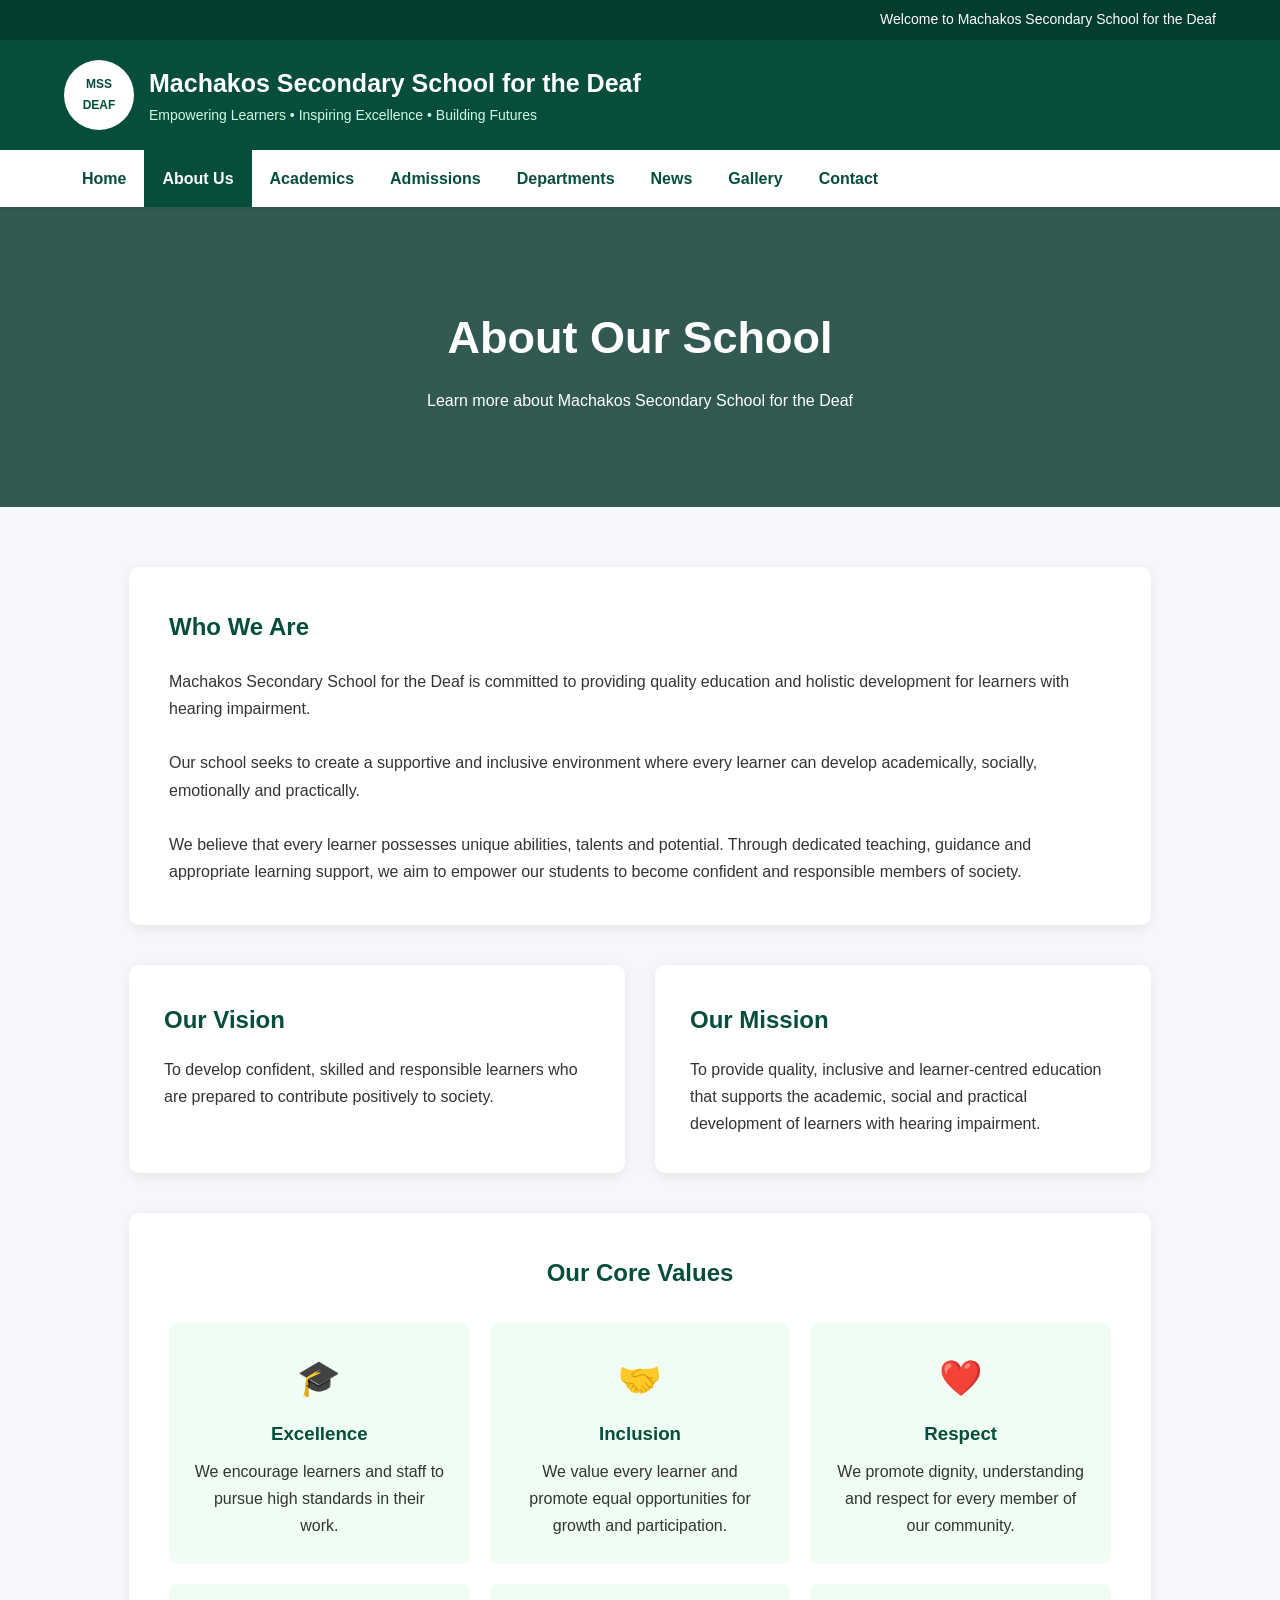
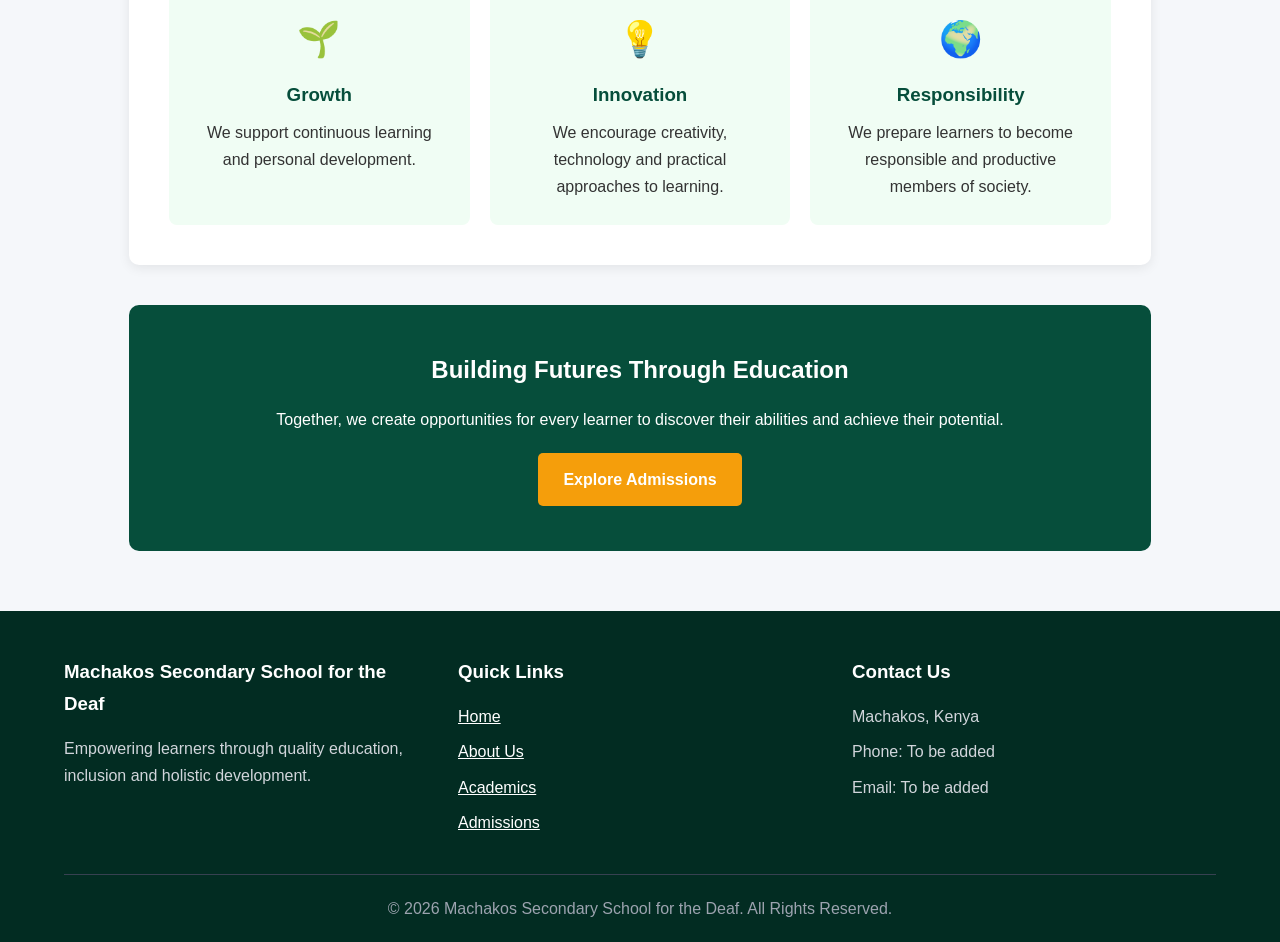
==== about.html @ d59c199a "Create About Us page" ====
<!DOCTYPE html>
<html lang="en">
<head>
    <meta charset="UTF-8">
    <meta name="viewport" content="width=device-width, initial-scale=1.0">

    <title>About Us | Machakos Secondary School for the Deaf</title>

    <style>
        * {
            margin: 0;
            padding: 0;
            box-sizing: border-box;
        }

        body {
            font-family: Arial, sans-serif;
            line-height: 1.7;
            color: #333;
            background: #f5f7fa;
        }

        header {
            background: #064e3b;
            color: white;
        }

        .top-bar {
            background: #043c2d;
            padding: 8px 5%;
            text-align: right;
            font-size: 14px;
        }

        .header-main {
            padding: 20px 5%;
            display: flex;
            align-items: center;
        }

        .school-name {
            display: flex;
            align-items: center;
            gap: 15px;
        }

        .logo {
            width: 70px;
            height: 70px;
            background: white;
            color: #064e3b;
            border-radius: 50%;
            display: flex;
            align-items: center;
            justify-content: center;
            font-weight: bold;
            text-align: center;
            font-size: 12px;
        }

        .school-name h1 {
            font-size: 25px;
        }

        .school-name p {
            color: #d1fae5;
            font-size: 14px;
        }

        nav {
            background: white;
            padding: 0 5%;
            box-shadow: 0 2px 5px rgba(0,0,0,0.1);
        }

        nav ul {
            list-style: none;
            display: flex;
            flex-wrap: wrap;
        }

        nav ul li a {
            display: block;
            padding: 15px 18px;
            text-decoration: none;
            color: #064e3b;
            font-weight: bold;
        }

        nav ul li a:hover,
        nav ul li a.active {
            background: #064e3b;
            color: white;
        }

        .page-banner {
            background:
                linear-gradient(rgba(0, 50, 40, 0.8), rgba(0, 50, 40, 0.8)),
                url("https://images.unsplash.com/photo-1523050854058-8df90110c9f1?auto=format&fit=crop&w=1600&q=80");

            background-size: cover;
            background-position: center;

            min-height: 300px;

            display: flex;
            align-items: center;
            justify-content: center;

            text-align: center;
            color: white;
            padding: 40px 20px;
        }

        .page-banner h2 {
            font-size: 45px;
            margin-bottom: 10px;
        }

        .container {
            max-width: 1150px;
            margin: auto;
            padding: 60px 5%;
        }

        .intro {
            background: white;
            padding: 40px;
            border-radius: 10px;
            box-shadow: 0 3px 12px rgba(0,0,0,0.08);
            margin-bottom: 40px;
        }

        .intro h2 {
            color: #064e3b;
            margin-bottom: 20px;
        }

        .two-column {
            display: grid;
            grid-template-columns: 1fr 1fr;
            gap: 30px;
            margin-bottom: 40px;
        }

        .info-card {
            background: white;
            padding: 35px;
            border-radius: 10px;
            box-shadow: 0 3px 12px rgba(0,0,0,0.08);
        }

        .info-card h2 {
            color: #064e3b;
            margin-bottom: 15px;
        }

        .values {
            background: white;
            padding: 40px;
            border-radius: 10px;
            box-shadow: 0 3px 12px rgba(0,0,0,0.08);
        }

        .values h2 {
            color: #064e3b;
            text-align: center;
            margin-bottom: 30px;
        }

        .values-grid {
            display: grid;
            grid-template-columns: repeat(3, 1fr);
            gap: 20px;
        }

        .value {
            padding: 25px;
            background: #f0fdf4;
            border-radius: 8px;
            text-align: center;
        }

        .value-icon {
            font-size: 35px;
            margin-bottom: 10px;
        }

        .value h3 {
            color: #064e3b;
            margin-bottom: 8px;
        }

        .cta {
            margin-top: 40px;
            background: #064e3b;
            color: white;
            padding: 45px;
            border-radius: 10px;
            text-align: center;
        }

        .cta h2 {
            margin-bottom: 15px;
        }

        .btn {
            display: inline-block;
            margin-top: 20px;
            padding: 13px 25px;
            background: #f59e0b;
            color: white;
            text-decoration: none;
            border-radius: 5px;
            font-weight: bold;
        }

        footer {
            background: #022c22;
            color: white;
            padding: 45px 5% 20px;
        }

        .footer-grid {
            max-width: 1200px;
            margin: auto;
            display: grid;
            grid-template-columns: repeat(3, 1fr);
            gap: 30px;
        }

        footer h3 {
            margin-bottom: 15px;
        }

        footer p {
            color: #d1d5db;
            margin-bottom: 8px;
        }

        .copyright {
            border-top: 1px solid #374151;
            margin-top: 30px;
            padding-top: 20px;
            text-align: center;
            color: #9ca3af;
        }

        @media (max-width: 800px) {

            .header-main {
                justify-content: center;
                text-align: center;
            }

            .school-name {
                flex-direction: column;
            }

            .page-banner h2 {
                font-size: 34px;
            }

            .two-column,
            .values-grid,
            .footer-grid {
                grid-template-columns: 1fr;
            }

            nav ul {
                justify-content: center;
            }
        }
    </style>
</head>

<body>

<header>

    <div class="top-bar">
        Welcome to Machakos Secondary School for the Deaf
    </div>

    <div class="header-main">

        <div class="school-name">

            <div class="logo">
                MSS<br>
                DEAF
            </div>

            <div>
                <h1>Machakos Secondary School for the Deaf</h1>
                <p>Empowering Learners • Inspiring Excellence • Building Futures</p>
            </div>

        </div>

    </div>

</header>

<nav>

    <ul>

        <li>
            <a href="index.html">Home</a>
        </li>

        <li>
            <a href="about.html" class="active">About Us</a>
        </li>

        <li>
            <a href="academics.html">Academics</a>
        </li>

        <li>
            <a href="admissions.html">Admissions</a>
        </li>

        <li>
            <a href="departments.html">Departments</a>
        </li>

        <li>
            <a href="news.html">News</a>
        </li>

        <li>
            <a href="gallery.html">Gallery</a>
        </li>

        <li>
            <a href="contact.html">Contact</a>
        </li>

    </ul>

</nav>

<section class="page-banner">

    <div>

        <h2>About Our School</h2>

        <p>
            Learn more about Machakos Secondary School for the Deaf
        </p>

    </div>

</section>

<main class="container">

    <section class="intro">

        <h2>Who We Are</h2>

        <p>
            Machakos Secondary School for the Deaf is committed to
            providing quality education and holistic development for
            learners with hearing impairment.
        </p>

        <br>

        <p>
            Our school seeks to create a supportive and inclusive
            environment where every learner can develop academically,
            socially, emotionally and practically.
        </p>

        <br>

        <p>
            We believe that every learner possesses unique abilities,
            talents and potential. Through dedicated teaching,
            guidance and appropriate learning support, we aim to
            empower our students to become confident and responsible
            members of society.
        </p>

    </section>


    <section class="two-column">

        <div class="info-card">

            <h2>Our Vision</h2>

            <p>
                To develop confident, skilled and responsible learners
                who are prepared to contribute positively to society.
            </p>

            <!-- Replace with the school's official vision when confirmed -->

        </div>


        <div class="info-card">

            <h2>Our Mission</h2>

            <p>
                To provide quality, inclusive and learner-centred
                education that supports the academic, social and
                practical development of learners with hearing
                impairment.
            </p>

            <!-- Replace with the school's official mission when confirmed -->

        </div>

    </section>


    <section class="values">

        <h2>Our Core Values</h2>

        <div class="values-grid">

            <div class="value">

                <div class="value-icon">🎓</div>

                <h3>Excellence</h3>

                <p>
                    We encourage learners and staff to pursue
                    high standards in their work.
                </p>

            </div>


            <div class="value">

                <div class="value-icon">🤝</div>

                <h3>Inclusion</h3>

                <p>
                    We value every learner and promote equal
                    opportunities for growth and participation.
                </p>

            </div>


            <div class="value">

                <div class="value-icon">❤️</div>

                <h3>Respect</h3>

                <p>
                    We promote dignity, understanding and
                    respect for every member of our community.
                </p>

            </div>


            <div class="value">

                <div class="value-icon">🌱</div>

                <h3>Growth</h3>

                <p>
                    We support continuous learning and
                    personal development.
                </p>

            </div>


            <div class="value">

                <div class="value-icon">💡</div>

                <h3>Innovation</h3>

                <p>
                    We encourage creativity, technology and
                    practical approaches to learning.
                </p>

            </div>


            <div class="value">

                <div class="value-icon">🌍</div>

                <h3>Responsibility</h3>

                <p>
                    We prepare learners to become responsible
                    and productive members of society.
                </p>

            </div>

        </div>

    </section>


    <section class="cta">

        <h2>Building Futures Through Education</h2>

        <p>
            Together, we create opportunities for every learner
            to discover their abilities and achieve their potential.
        </p>

        <a href="admissions.html" class="btn">
            Explore Admissions
        </a>

    </section>

</main>


<footer>

    <div class="footer-grid">

        <div>

            <h3>Machakos Secondary School for the Deaf</h3>

            <p>
                Empowering learners through quality education,
                inclusion and holistic development.
            </p>

        </div>


        <div>

            <h3>Quick Links</h3>

            <p>
                <a href="index.html" style="color:white;">
                    Home
                </a>
            </p>

            <p>
                <a href="about.html" style="color:white;">
                    About Us
                </a>
            </p>

            <p>
                <a href="academics.html" style="color:white;">
                    Academics
                </a>
            </p>

            <p>
                <a href="admissions.html" style="color:white;">
                    Admissions
                </a>
            </p>

        </div>


        <div>

            <h3>Contact Us</h3>

            <p>Machakos, Kenya</p>

            <p>Phone: To be added</p>

            <p>Email: To be added</p>

        </div>

    </div>


    <div class="copyright">

        © 2026 Machakos Secondary School for the Deaf.
        All Rights Reserved.

    </div>

</footer>

</body>
</html>
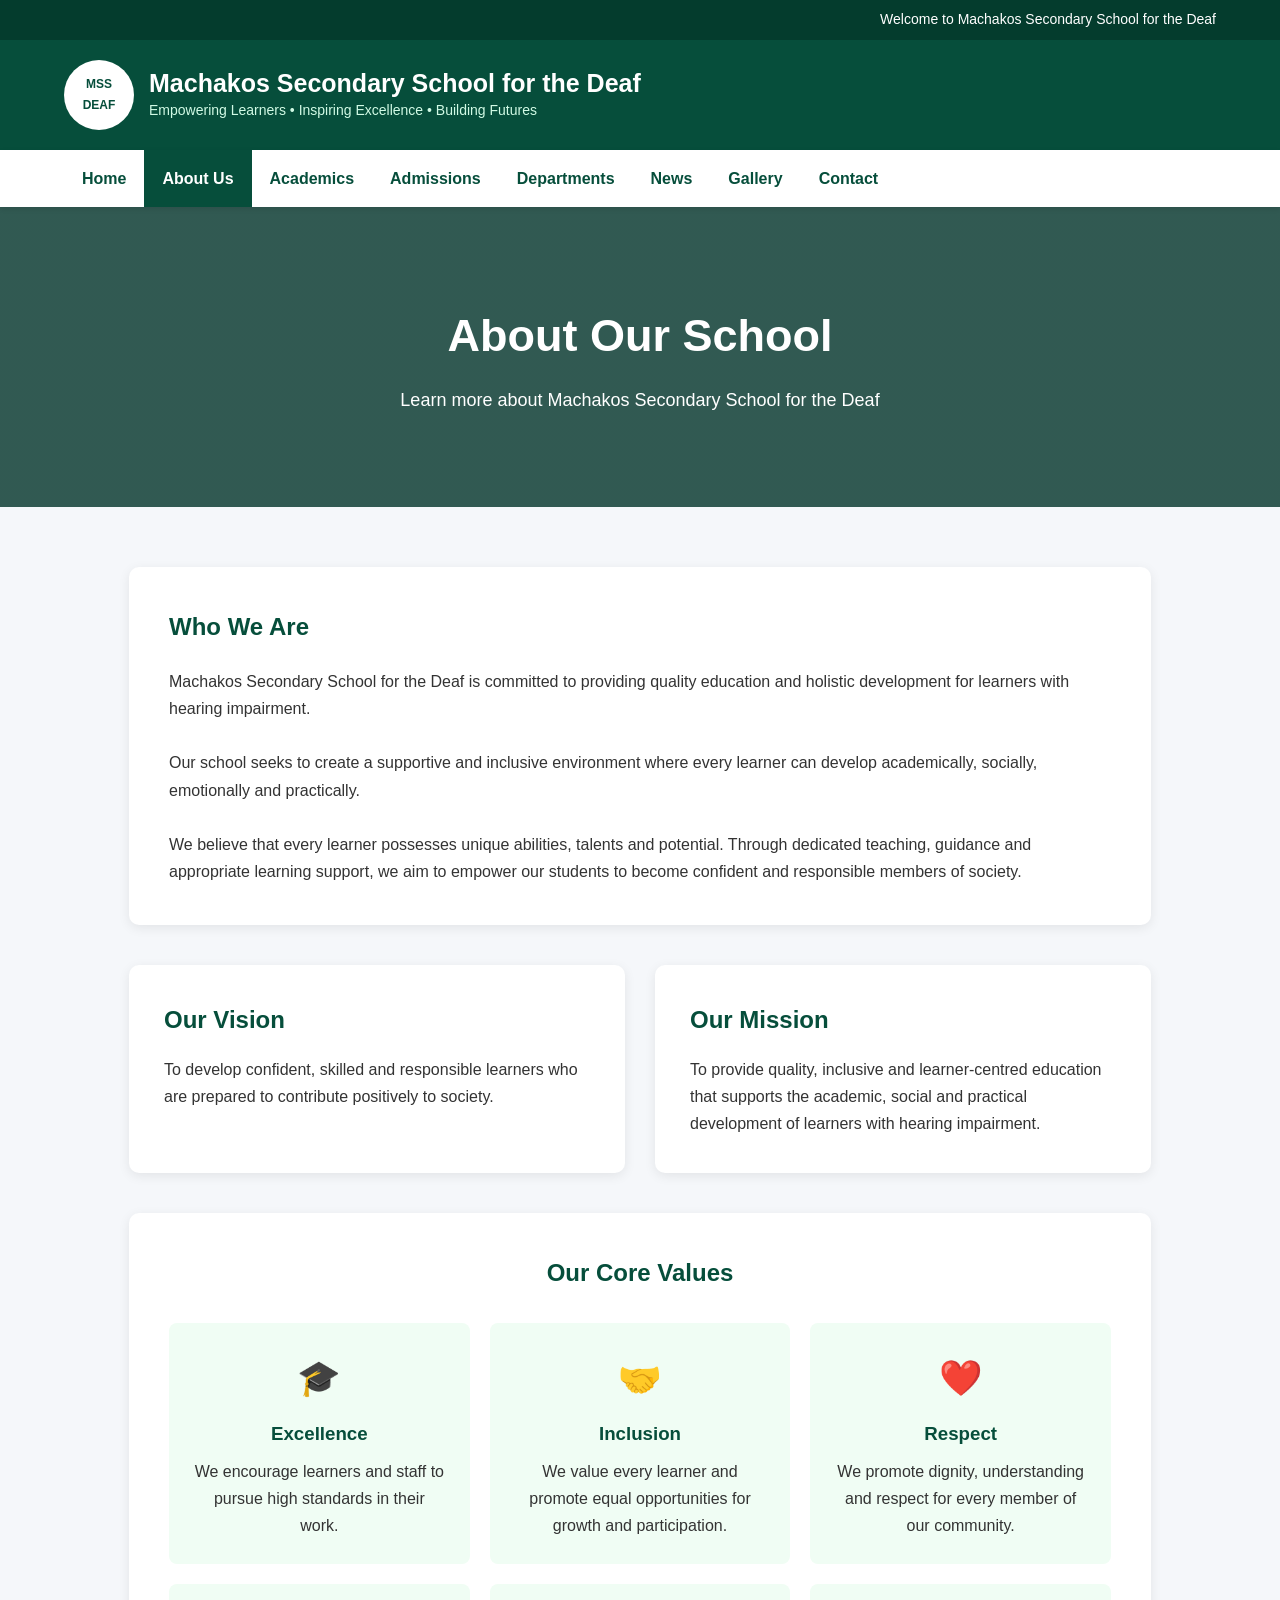
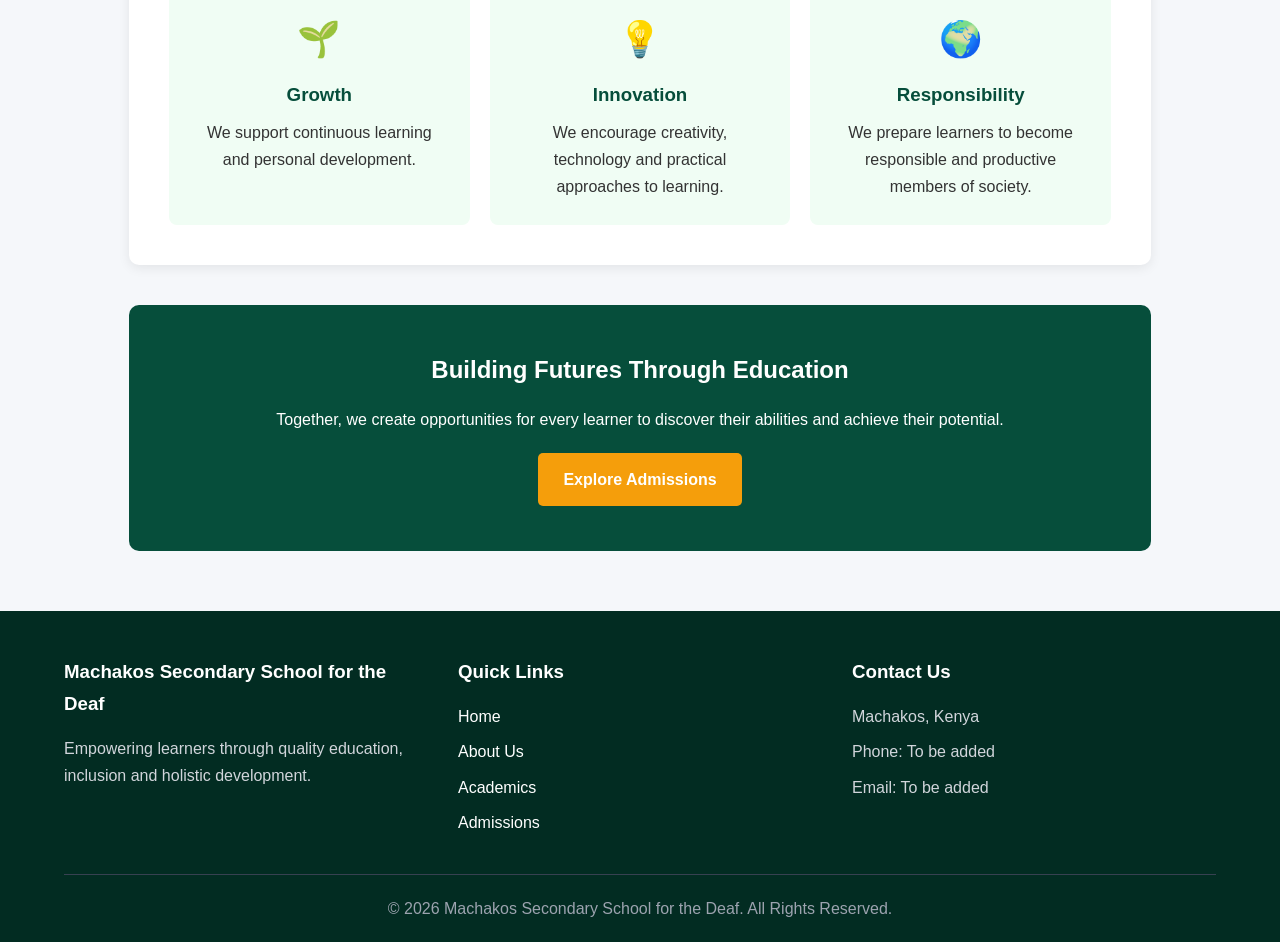
==== commit 7c6f28e4: "Connect About page to shared stylesheet" ====
--- a/about.html
+++ b/about.html
@@ -3,7 +3,7 @@
 <head>
     <meta charset="UTF-8">
     <meta name="viewport" content="width=device-width, initial-scale=1.0">
-
+    <link rel="stylesheet" href="css/style.css">
     <title>About Us | Machakos Secondary School for the Deaf</title>
 
     <style>
--- a/css/style.css
+++ b/css/style.css
@@ -0,0 +1,954 @@
+/* =========================================================
+   MACHakos SECONDARY SCHOOL FOR THE DEAF
+   MAIN WEBSITE STYLESHEET
+   ========================================================= */
+
+
+/* =========================================================
+   1. RESET & GLOBAL SETTINGS
+   ========================================================= */
+
+* {
+    margin: 0;
+    padding: 0;
+    box-sizing: border-box;
+}
+
+html {
+    scroll-behavior: smooth;
+}
+
+body {
+    font-family: Arial, Helvetica, sans-serif;
+    line-height: 1.7;
+    color: #333;
+    background: #f5f7fa;
+}
+
+img {
+    max-width: 100%;
+    display: block;
+}
+
+a {
+    color: inherit;
+}
+
+button,
+input,
+textarea,
+select {
+    font-family: inherit;
+}
+
+
+/* =========================================================
+   2. WEBSITE VARIABLES
+   ========================================================= */
+
+:root {
+
+    --primary: #064e3b;
+    --primary-dark: #043c2d;
+    --primary-deep: #022c22;
+
+    --secondary: #f59e0b;
+
+    --white: #ffffff;
+    --light: #f5f7fa;
+    --text: #333333;
+    --muted: #666666;
+
+    --border: #d1d5db;
+
+    --shadow: 0 3px 12px rgba(0, 0, 0, 0.08);
+
+    --radius: 10px;
+
+    --container: 1200px;
+}
+
+
+/* =========================================================
+   3. CONTAINER
+   ========================================================= */
+
+.container {
+    width: 90%;
+    max-width: var(--container);
+    margin: 0 auto;
+}
+
+
+/* =========================================================
+   4. HEADER
+   ========================================================= */
+
+header {
+    background: var(--primary);
+    color: var(--white);
+}
+
+.top-bar {
+    background: var(--primary-dark);
+    padding: 8px 5%;
+    text-align: right;
+    font-size: 14px;
+}
+
+.header-main {
+    padding: 20px 5%;
+    display: flex;
+    align-items: center;
+}
+
+.school-name {
+    display: flex;
+    align-items: center;
+    gap: 15px;
+}
+
+.logo {
+    width: 70px;
+    height: 70px;
+
+    background: var(--white);
+    color: var(--primary);
+
+    border-radius: 50%;
+
+    display: flex;
+    align-items: center;
+    justify-content: center;
+
+    font-weight: bold;
+    text-align: center;
+    font-size: 12px;
+}
+
+.school-name h1 {
+    font-size: 25px;
+    line-height: 1.3;
+}
+
+.school-name p {
+    color: #d1fae5;
+    font-size: 14px;
+}
+
+
+/* =========================================================
+   5. NAVIGATION
+   ========================================================= */
+
+nav {
+    background: var(--white);
+
+    padding: 0 5%;
+
+    box-shadow: 0 2px 5px rgba(0, 0, 0, 0.1);
+
+    position: sticky;
+    top: 0;
+
+    z-index: 1000;
+}
+
+nav ul {
+    list-style: none;
+
+    display: flex;
+    flex-wrap: wrap;
+}
+
+nav ul li a {
+    display: block;
+
+    padding: 15px 18px;
+
+    text-decoration: none;
+
+    color: var(--primary);
+
+    font-weight: bold;
+
+    transition: 0.2s;
+}
+
+nav ul li a:hover,
+nav ul li a.active {
+    background: var(--primary);
+    color: var(--white);
+}
+
+
+/* =========================================================
+   6. PAGE BANNER
+   ========================================================= */
+
+.page-banner {
+    min-height: 320px;
+
+    background:
+        linear-gradient(
+            rgba(0, 50, 40, 0.82),
+            rgba(0, 50, 40, 0.82)
+        ),
+        url("../images/school-banner.jpg");
+
+    background-size: cover;
+    background-position: center;
+
+    display: flex;
+
+    align-items: center;
+    justify-content: center;
+
+    text-align: center;
+
+    color: var(--white);
+
+    padding: 40px 20px;
+}
+
+.page-banner h2 {
+    font-size: 45px;
+    margin-bottom: 12px;
+}
+
+.page-banner p {
+    font-size: 18px;
+}
+
+
+/* =========================================================
+   7. HOME HERO
+   ========================================================= */
+
+.hero {
+    min-height: 600px;
+
+    background:
+        linear-gradient(
+            rgba(0, 50, 40, 0.75),
+            rgba(0, 50, 40, 0.75)
+        ),
+        url("../images/school-banner.jpg");
+
+    background-size: cover;
+    background-position: center;
+
+    display: flex;
+
+    align-items: center;
+
+    color: var(--white);
+
+    padding: 60px 5%;
+}
+
+.hero-content {
+    max-width: 750px;
+}
+
+.hero h2 {
+    font-size: 52px;
+    line-height: 1.2;
+    margin-bottom: 20px;
+}
+
+.hero p {
+    font-size: 20px;
+    margin-bottom: 30px;
+}
+
+
+/* =========================================================
+   8. BUTTONS
+   ========================================================= */
+
+.btn {
+    display: inline-block;
+
+    padding: 13px 25px;
+
+    background: var(--secondary);
+
+    color: var(--white);
+
+    text-decoration: none;
+
+    border-radius: 5px;
+
+    font-weight: bold;
+
+    transition: 0.2s;
+}
+
+.btn:hover {
+    transform: translateY(-2px);
+    opacity: 0.92;
+}
+
+.btn-primary {
+    background: var(--primary);
+}
+
+.btn-white {
+    background: var(--white);
+    color: var(--primary);
+}
+
+
+/* =========================================================
+   9. MAIN CONTENT
+   ========================================================= */
+
+main {
+    padding: 60px 0;
+}
+
+.section {
+    margin-bottom: 60px;
+}
+
+.section-title {
+    text-align: center;
+    margin-bottom: 35px;
+}
+
+.section-title h2 {
+    color: var(--primary);
+    font-size: 32px;
+    margin-bottom: 8px;
+}
+
+.section-title p {
+    color: var(--muted);
+}
+
+
+/* =========================================================
+   10. INTRODUCTION / CONTENT CARDS
+   ========================================================= */
+
+.intro {
+    background: var(--white);
+
+    padding: 40px;
+
+    border-radius: var(--radius);
+
+    box-shadow: var(--shadow);
+
+    margin-bottom: 45px;
+}
+
+.intro h2 {
+    color: var(--primary);
+    margin-bottom: 18px;
+}
+
+
+/* =========================================================
+   11. CARD GRID
+   ========================================================= */
+
+.card-grid {
+    display: grid;
+
+    grid-template-columns: repeat(3, 1fr);
+
+    gap: 25px;
+}
+
+.card {
+    background: var(--white);
+
+    padding: 30px;
+
+    border-radius: var(--radius);
+
+    box-shadow: var(--shadow);
+
+    transition: 0.25s;
+}
+
+.card:hover {
+    transform: translateY(-5px);
+}
+
+.card h3 {
+    color: var(--primary);
+
+    margin-bottom: 10px;
+}
+
+
+/* =========================================================
+   12. NEWS
+   ========================================================= */
+
+.news-grid {
+    display: grid;
+
+    grid-template-columns: repeat(3, 1fr);
+
+    gap: 25px;
+}
+
+.news-card {
+    background: var(--white);
+
+    border-radius: var(--radius);
+
+    overflow: hidden;
+
+    box-shadow: var(--shadow);
+
+    transition: 0.25s;
+}
+
+.news-card:hover {
+    transform: translateY(-5px);
+}
+
+.news-image {
+    height: 190px;
+
+    background-size: cover;
+    background-position: center;
+}
+
+.news-content {
+    padding: 25px;
+}
+
+.date {
+    display: inline-block;
+
+    background: var(--secondary);
+
+    color: var(--white);
+
+    padding: 5px 10px;
+
+    border-radius: 4px;
+
+    font-size: 13px;
+
+    margin-bottom: 12px;
+}
+
+.news-content h3 {
+    color: var(--primary);
+
+    margin-bottom: 10px;
+}
+
+
+/* =========================================================
+   13. GALLERY
+   ========================================================= */
+
+.gallery-grid {
+    display: grid;
+
+    grid-template-columns: repeat(3, 1fr);
+
+    gap: 22px;
+}
+
+.gallery-item {
+    background: var(--white);
+
+    border-radius: var(--radius);
+
+    overflow: hidden;
+
+    box-shadow: var(--shadow);
+
+    transition: 0.25s;
+}
+
+.gallery-item:hover {
+    transform: translateY(-5px);
+}
+
+.gallery-item img {
+    width: 100%;
+
+    height: 230px;
+
+    object-fit: cover;
+}
+
+.caption {
+    padding: 18px;
+}
+
+.caption h3 {
+    color: var(--primary);
+
+    margin-bottom: 6px;
+
+    font-size: 18px;
+}
+
+.caption p {
+    color: var(--muted);
+
+    font-size: 14px;
+}
+
+
+/* =========================================================
+   14. CONTACT
+   ========================================================= */
+
+.contact-grid {
+    display: grid;
+
+    grid-template-columns: 1fr 1fr;
+
+    gap: 30px;
+}
+
+.contact-card,
+.form-card {
+    background: var(--white);
+
+    padding: 35px;
+
+    border-radius: var(--radius);
+
+    box-shadow: var(--shadow);
+}
+
+.contact-card h2,
+.form-card h2 {
+    color: var(--primary);
+
+    margin-bottom: 20px;
+}
+
+.contact-item {
+    display: flex;
+
+    gap: 15px;
+
+    margin-bottom: 22px;
+
+    align-items: flex-start;
+}
+
+.contact-icon {
+    width: 45px;
+    height: 45px;
+
+    background: var(--primary);
+
+    color: var(--white);
+
+    border-radius: 50%;
+
+    display: flex;
+
+    align-items: center;
+    justify-content: center;
+
+    font-size: 20px;
+
+    flex-shrink: 0;
+}
+
+
+/* =========================================================
+   15. FORMS
+   ========================================================= */
+
+.form-group {
+    margin-bottom: 20px;
+}
+
+.form-group label {
+    display: block;
+
+    font-weight: bold;
+
+    margin-bottom: 7px;
+}
+
+.form-group input,
+.form-group textarea,
+.form-group select {
+    width: 100%;
+
+    padding: 13px;
+
+    border: 1px solid var(--border);
+
+    border-radius: 5px;
+
+    font-size: 15px;
+}
+
+.form-group textarea {
+    min-height: 140px;
+
+    resize: vertical;
+}
+
+.form-group input:focus,
+.form-group textarea:focus,
+.form-group select:focus {
+    outline: none;
+
+    border-color: var(--primary);
+}
+
+.submit-btn {
+    border: none;
+
+    background: var(--primary);
+
+    color: var(--white);
+
+    padding: 14px 28px;
+
+    border-radius: 5px;
+
+    font-size: 16px;
+
+    font-weight: bold;
+
+    cursor: pointer;
+}
+
+.submit-btn:hover {
+    background: var(--primary-dark);
+}
+
+
+/* =========================================================
+   16. ANNOUNCEMENTS
+   ========================================================= */
+
+.announcement {
+    background: var(--primary);
+
+    color: var(--white);
+
+    padding: 45px;
+
+    border-radius: var(--radius);
+
+    margin-bottom: 45px;
+}
+
+.announcement h2 {
+    text-align: center;
+
+    margin-bottom: 30px;
+}
+
+.announcement-list {
+    max-width: 850px;
+
+    margin: auto;
+}
+
+.announcement-item {
+    background: rgba(255,255,255,0.08);
+
+    padding: 20px;
+
+    margin-bottom: 15px;
+
+    border-radius: 6px;
+
+    border-left: 4px solid var(--secondary);
+}
+
+
+/* =========================================================
+   17. NOTICE
+   ========================================================= */
+
+.notice {
+    background: #fff7ed;
+
+    border-left: 5px solid var(--secondary);
+
+    padding: 25px;
+
+    border-radius: 5px;
+
+    margin-bottom: 40px;
+}
+
+.notice h3 {
+    color: #92400e;
+
+    margin-bottom: 10px;
+}
+
+
+/* =========================================================
+   18. OFFICE HOURS
+   ========================================================= */
+
+.office-hours {
+    background: var(--primary);
+
+    color: var(--white);
+
+    padding: 35px;
+
+    border-radius: var(--radius);
+
+    margin-bottom: 45px;
+}
+
+.office-hours h2 {
+    text-align: center;
+
+    margin-bottom: 25px;
+}
+
+.hours-grid {
+    max-width: 700px;
+
+    margin: auto;
+}
+
+.hours-row {
+    display: flex;
+
+    justify-content: space-between;
+
+    padding: 13px 10px;
+
+    border-bottom: 1px solid rgba(255,255,255,0.2);
+}
+
+
+/* =========================================================
+   19. MAP
+   ========================================================= */
+
+.map-section {
+    background: var(--white);
+
+    padding: 35px;
+
+    border-radius: var(--radius);
+
+    box-shadow: var(--shadow);
+
+    margin-bottom: 45px;
+}
+
+.map-section h2 {
+    color: var(--primary);
+
+    text-align: center;
+
+    margin-bottom: 20px;
+}
+
+.map-placeholder {
+    min-height: 280px;
+
+    background: #e5e7eb;
+
+    border-radius: 8px;
+
+    display: flex;
+
+    align-items: center;
+
+    justify-content: center;
+
+    text-align: center;
+
+    padding: 30px;
+}
+
+
+/* =========================================================
+   20. CALL TO ACTION
+   ========================================================= */
+
+.cta {
+    background: var(--secondary);
+
+    color: var(--white);
+
+    padding: 45px;
+
+    border-radius: var(--radius);
+
+    text-align: center;
+}
+
+.cta h2 {
+    margin-bottom: 10px;
+}
+
+
+/* =========================================================
+   21. FOOTER
+   ========================================================= */
+
+footer {
+    background: var(--primary-deep);
+
+    color: var(--white);
+
+    padding: 45px 5% 20px;
+}
+
+.footer-grid {
+    max-width: var(--container);
+
+    margin: auto;
+
+    display: grid;
+
+    grid-template-columns: repeat(3, 1fr);
+
+    gap: 30px;
+}
+
+footer h3 {
+    margin-bottom: 15px;
+}
+
+footer p {
+    color: #d1d5db;
+
+    margin-bottom: 8px;
+}
+
+footer a {
+    color: var(--white);
+
+    text-decoration: none;
+}
+
+footer a:hover {
+    text-decoration: underline;
+}
+
+.copyright {
+    border-top: 1px solid #374151;
+
+    margin-top: 30px;
+
+    padding-top: 20px;
+
+    text-align: center;
+
+    color: #9ca3af;
+}
+
+
+/* =========================================================
+   22. RESPONSIVE DESIGN
+   ========================================================= */
+
+@media (max-width: 900px) {
+
+    .card-grid,
+    .news-grid,
+    .gallery-grid {
+        grid-template-columns: repeat(2, 1fr);
+    }
+
+}
+
+
+@media (max-width: 800px) {
+
+    .contact-grid {
+        grid-template-columns: 1fr;
+    }
+
+}
+
+
+@media (max-width: 700px) {
+
+    .top-bar {
+        text-align: center;
+    }
+
+    .header-main {
+        justify-content: center;
+
+        text-align: center;
+    }
+
+    .school-name {
+        flex-direction: column;
+    }
+
+    .school-name h1 {
+        font-size: 21px;
+    }
+
+    .page-banner {
+        min-height: 260px;
+    }
+
+    .page-banner h2 {
+        font-size: 34px;
+    }
+
+    .hero {
+        min-height: 500px;
+    }
+
+    .hero h2 {
+        font-size: 38px;
+    }
+
+    .hero p {
+        font-size: 17px;
+    }
+
+    .card-grid,
+    .news-grid,
+    .gallery-grid,
+    .footer-grid {
+        grid-template-columns: 1fr;
+    }
+
+    nav ul {
+        justify-content: center;
+    }
+
+    nav ul li a {
+        padding: 12px 10px;
+        font-size: 14px;
+    }
+
+    .intro,
+    .contact-card,
+    .form-card {
+        padding: 25px;
+    }
+
+    .announcement,
+    .cta {
+        padding: 30px 20px;
+    }
+
+    .hours-row {
+        flex-direction: column;
+
+        gap: 3px;
+    }
+
+}
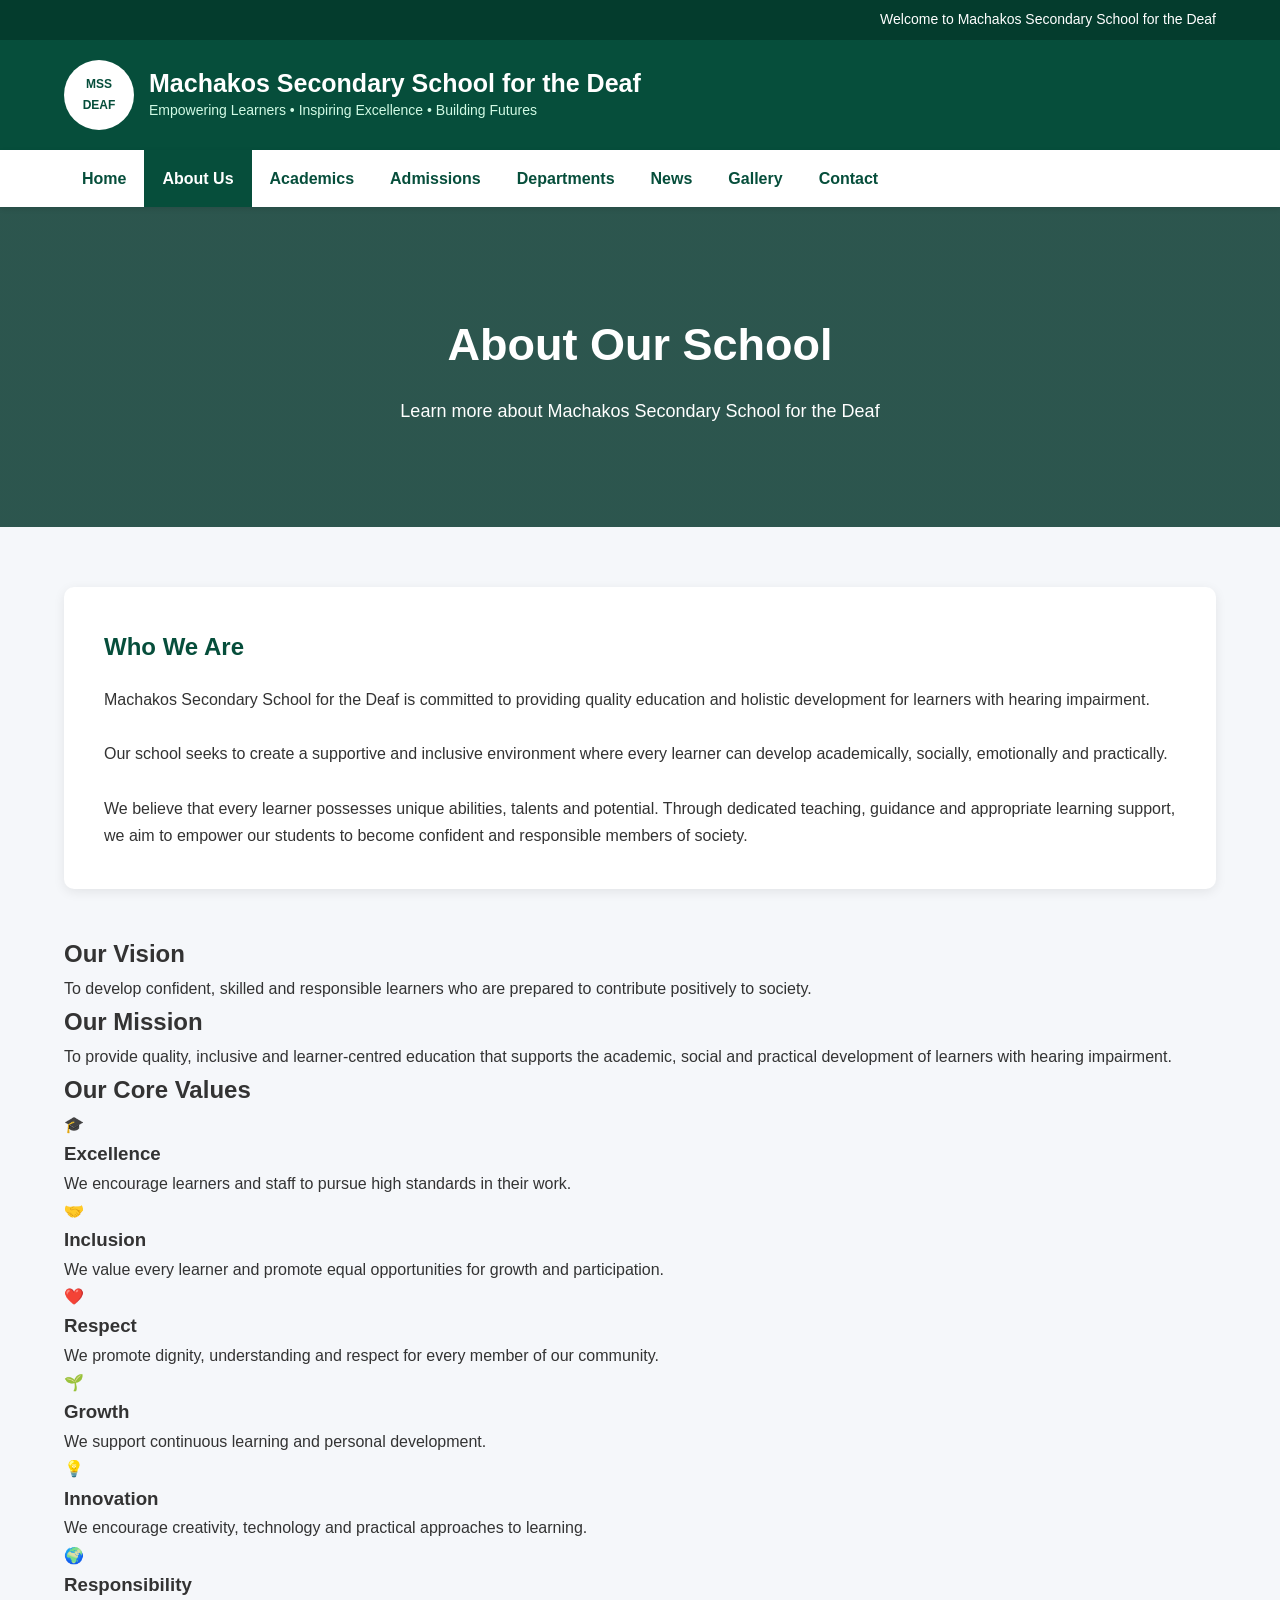
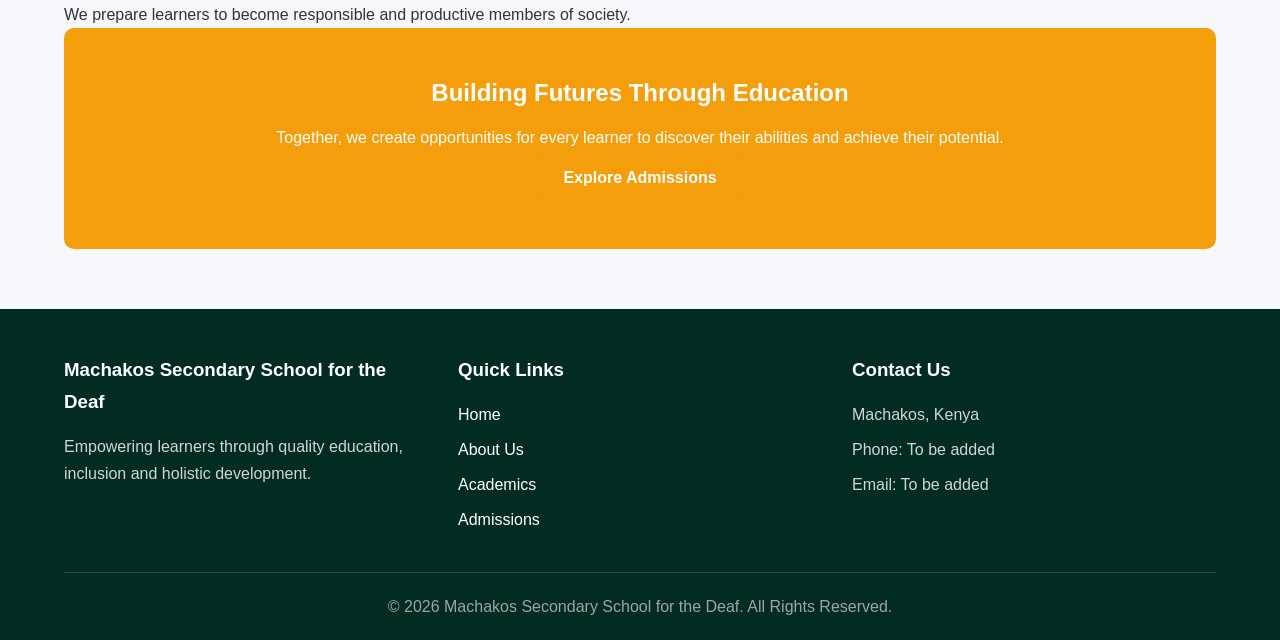
==== commit 914e0d8c: "Clean About page CSS" ====
--- a/about.html
+++ b/about.html
@@ -6,272 +6,7 @@
     <link rel="stylesheet" href="css/style.css">
     <title>About Us | Machakos Secondary School for the Deaf</title>
 
-    <style>
-        * {
-            margin: 0;
-            padding: 0;
-            box-sizing: border-box;
-        }
-
-        body {
-            font-family: Arial, sans-serif;
-            line-height: 1.7;
-            color: #333;
-            background: #f5f7fa;
-        }
-
-        header {
-            background: #064e3b;
-            color: white;
-        }
-
-        .top-bar {
-            background: #043c2d;
-            padding: 8px 5%;
-            text-align: right;
-            font-size: 14px;
-        }
-
-        .header-main {
-            padding: 20px 5%;
-            display: flex;
-            align-items: center;
-        }
-
-        .school-name {
-            display: flex;
-            align-items: center;
-            gap: 15px;
-        }
-
-        .logo {
-            width: 70px;
-            height: 70px;
-            background: white;
-            color: #064e3b;
-            border-radius: 50%;
-            display: flex;
-            align-items: center;
-            justify-content: center;
-            font-weight: bold;
-            text-align: center;
-            font-size: 12px;
-        }
-
-        .school-name h1 {
-            font-size: 25px;
-        }
-
-        .school-name p {
-            color: #d1fae5;
-            font-size: 14px;
-        }
-
-        nav {
-            background: white;
-            padding: 0 5%;
-            box-shadow: 0 2px 5px rgba(0,0,0,0.1);
-        }
-
-        nav ul {
-            list-style: none;
-            display: flex;
-            flex-wrap: wrap;
-        }
-
-        nav ul li a {
-            display: block;
-            padding: 15px 18px;
-            text-decoration: none;
-            color: #064e3b;
-            font-weight: bold;
-        }
-
-        nav ul li a:hover,
-        nav ul li a.active {
-            background: #064e3b;
-            color: white;
-        }
-
-        .page-banner {
-            background:
-                linear-gradient(rgba(0, 50, 40, 0.8), rgba(0, 50, 40, 0.8)),
-                url("https://images.unsplash.com/photo-1523050854058-8df90110c9f1?auto=format&fit=crop&w=1600&q=80");
-
-            background-size: cover;
-            background-position: center;
-
-            min-height: 300px;
-
-            display: flex;
-            align-items: center;
-            justify-content: center;
-
-            text-align: center;
-            color: white;
-            padding: 40px 20px;
-        }
-
-        .page-banner h2 {
-            font-size: 45px;
-            margin-bottom: 10px;
-        }
-
-        .container {
-            max-width: 1150px;
-            margin: auto;
-            padding: 60px 5%;
-        }
-
-        .intro {
-            background: white;
-            padding: 40px;
-            border-radius: 10px;
-            box-shadow: 0 3px 12px rgba(0,0,0,0.08);
-            margin-bottom: 40px;
-        }
-
-        .intro h2 {
-            color: #064e3b;
-            margin-bottom: 20px;
-        }
-
-        .two-column {
-            display: grid;
-            grid-template-columns: 1fr 1fr;
-            gap: 30px;
-            margin-bottom: 40px;
-        }
-
-        .info-card {
-            background: white;
-            padding: 35px;
-            border-radius: 10px;
-            box-shadow: 0 3px 12px rgba(0,0,0,0.08);
-        }
-
-        .info-card h2 {
-            color: #064e3b;
-            margin-bottom: 15px;
-        }
-
-        .values {
-            background: white;
-            padding: 40px;
-            border-radius: 10px;
-            box-shadow: 0 3px 12px rgba(0,0,0,0.08);
-        }
-
-        .values h2 {
-            color: #064e3b;
-            text-align: center;
-            margin-bottom: 30px;
-        }
-
-        .values-grid {
-            display: grid;
-            grid-template-columns: repeat(3, 1fr);
-            gap: 20px;
-        }
-
-        .value {
-            padding: 25px;
-            background: #f0fdf4;
-            border-radius: 8px;
-            text-align: center;
-        }
-
-        .value-icon {
-            font-size: 35px;
-            margin-bottom: 10px;
-        }
-
-        .value h3 {
-            color: #064e3b;
-            margin-bottom: 8px;
-        }
-
-        .cta {
-            margin-top: 40px;
-            background: #064e3b;
-            color: white;
-            padding: 45px;
-            border-radius: 10px;
-            text-align: center;
-        }
-
-        .cta h2 {
-            margin-bottom: 15px;
-        }
-
-        .btn {
-            display: inline-block;
-            margin-top: 20px;
-            padding: 13px 25px;
-            background: #f59e0b;
-            color: white;
-            text-decoration: none;
-            border-radius: 5px;
-            font-weight: bold;
-        }
-
-        footer {
-            background: #022c22;
-            color: white;
-            padding: 45px 5% 20px;
-        }
-
-        .footer-grid {
-            max-width: 1200px;
-            margin: auto;
-            display: grid;
-            grid-template-columns: repeat(3, 1fr);
-            gap: 30px;
-        }
-
-        footer h3 {
-            margin-bottom: 15px;
-        }
-
-        footer p {
-            color: #d1d5db;
-            margin-bottom: 8px;
-        }
-
-        .copyright {
-            border-top: 1px solid #374151;
-            margin-top: 30px;
-            padding-top: 20px;
-            text-align: center;
-            color: #9ca3af;
-        }
-
-        @media (max-width: 800px) {
-
-            .header-main {
-                justify-content: center;
-                text-align: center;
-            }
-
-            .school-name {
-                flex-direction: column;
-            }
-
-            .page-banner h2 {
-                font-size: 34px;
-            }
-
-            .two-column,
-            .values-grid,
-            .footer-grid {
-                grid-template-columns: 1fr;
-            }
-
-            nav ul {
-                justify-content: center;
-            }
-        }
-    </style>
+   
 </head>
 
 <body>
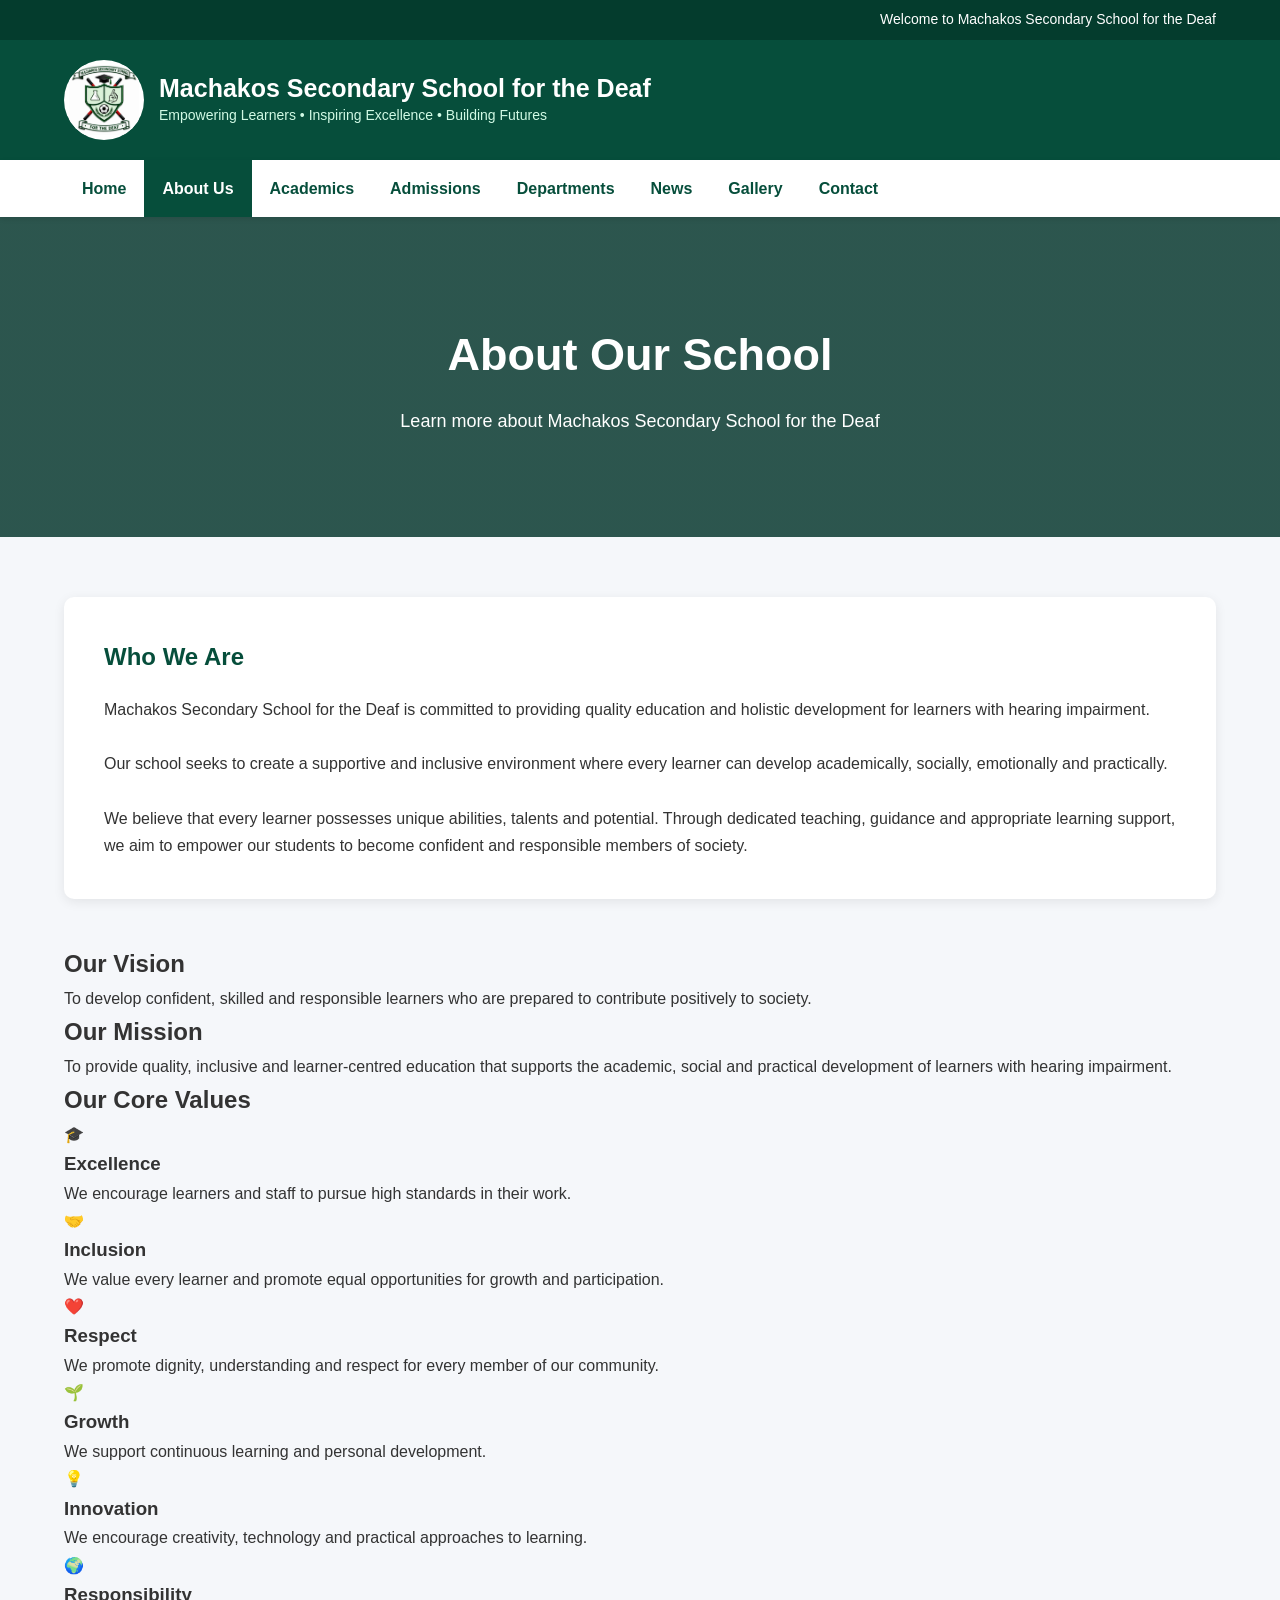
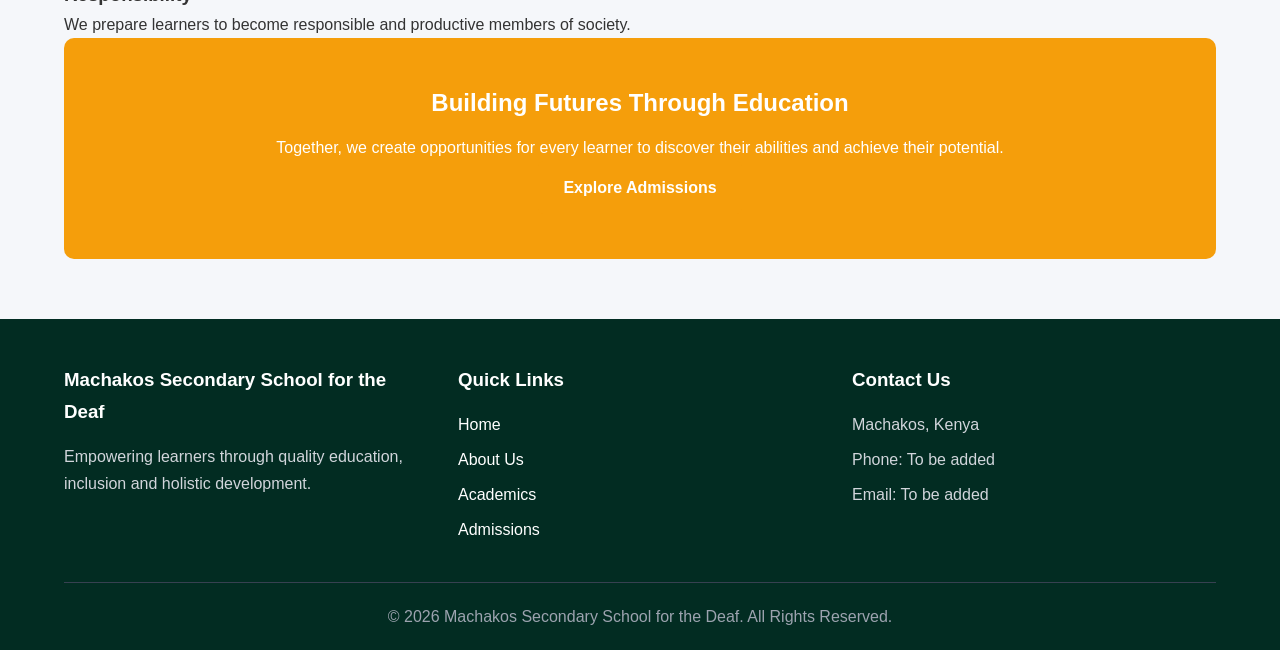
==== commit 4f002c01: "Add school logo to About page" ====
--- a/about.html
+++ b/about.html
@@ -21,9 +21,10 @@
 
         <div class="school-name">
 
-            <div class="logo">
-                MSS<br>
-                DEAF
+           <div class="logo">
+    <img src="images/logo.png"
+         alt="Machakos Secondary School for the Deaf Logo"
+         class="school-logo">
             </div>
 
             <div>
--- a/css/style.css
+++ b/css/style.css
@@ -109,11 +109,10 @@
 }
 
 .logo {
-    width: 70px;
-    height: 70px;
+    width: 80px;
+    height: 80px;
 
     background: var(--white);
-    color: var(--primary);
 
     border-radius: 50%;
 
@@ -121,9 +120,20 @@
     align-items: center;
     justify-content: center;
 
-    font-weight: bold;
-    text-align: center;
-    font-size: 12px;
+    overflow: hidden;
+
+    flex-shrink: 0;
+
+    padding: 5px;
+}
+
+.school-logo {
+    width: 100%;
+    height: 100%;
+
+    object-fit: contain;
+
+    display: block;
 }
 
 .school-name h1 {
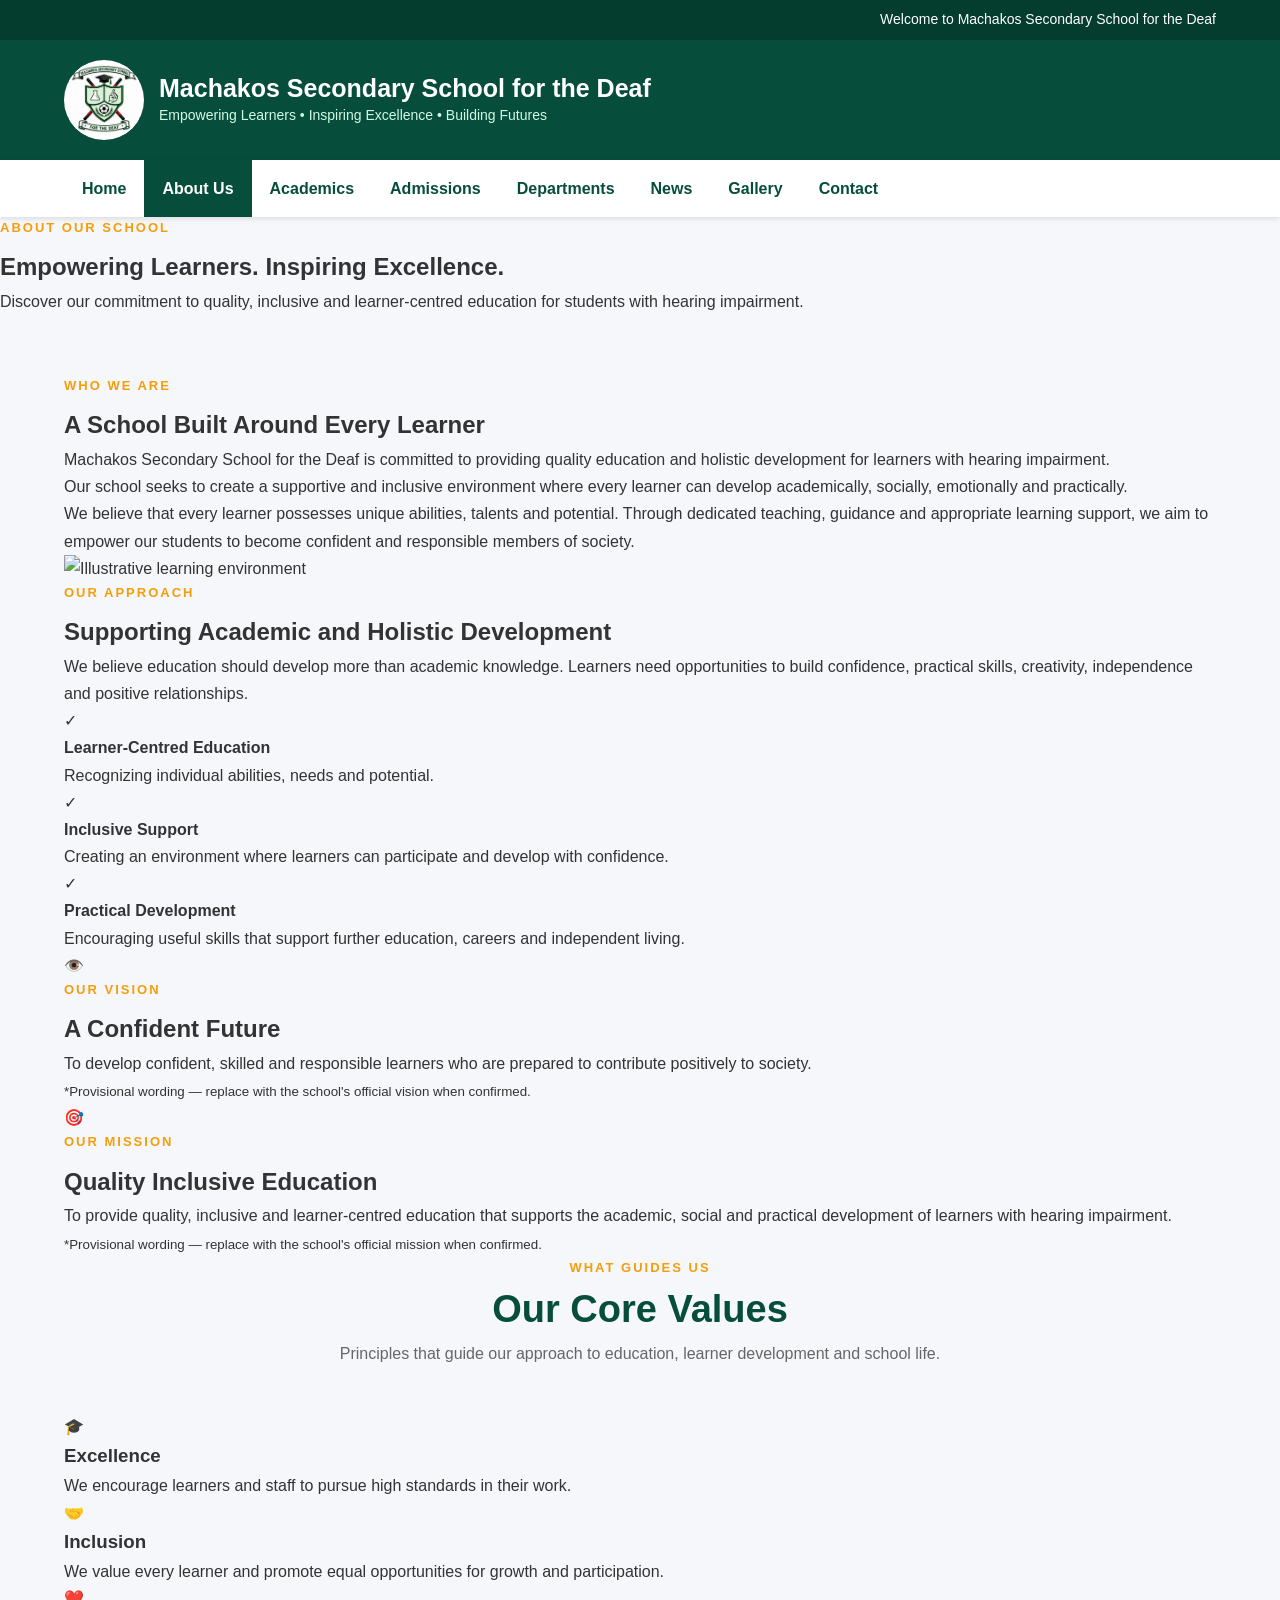
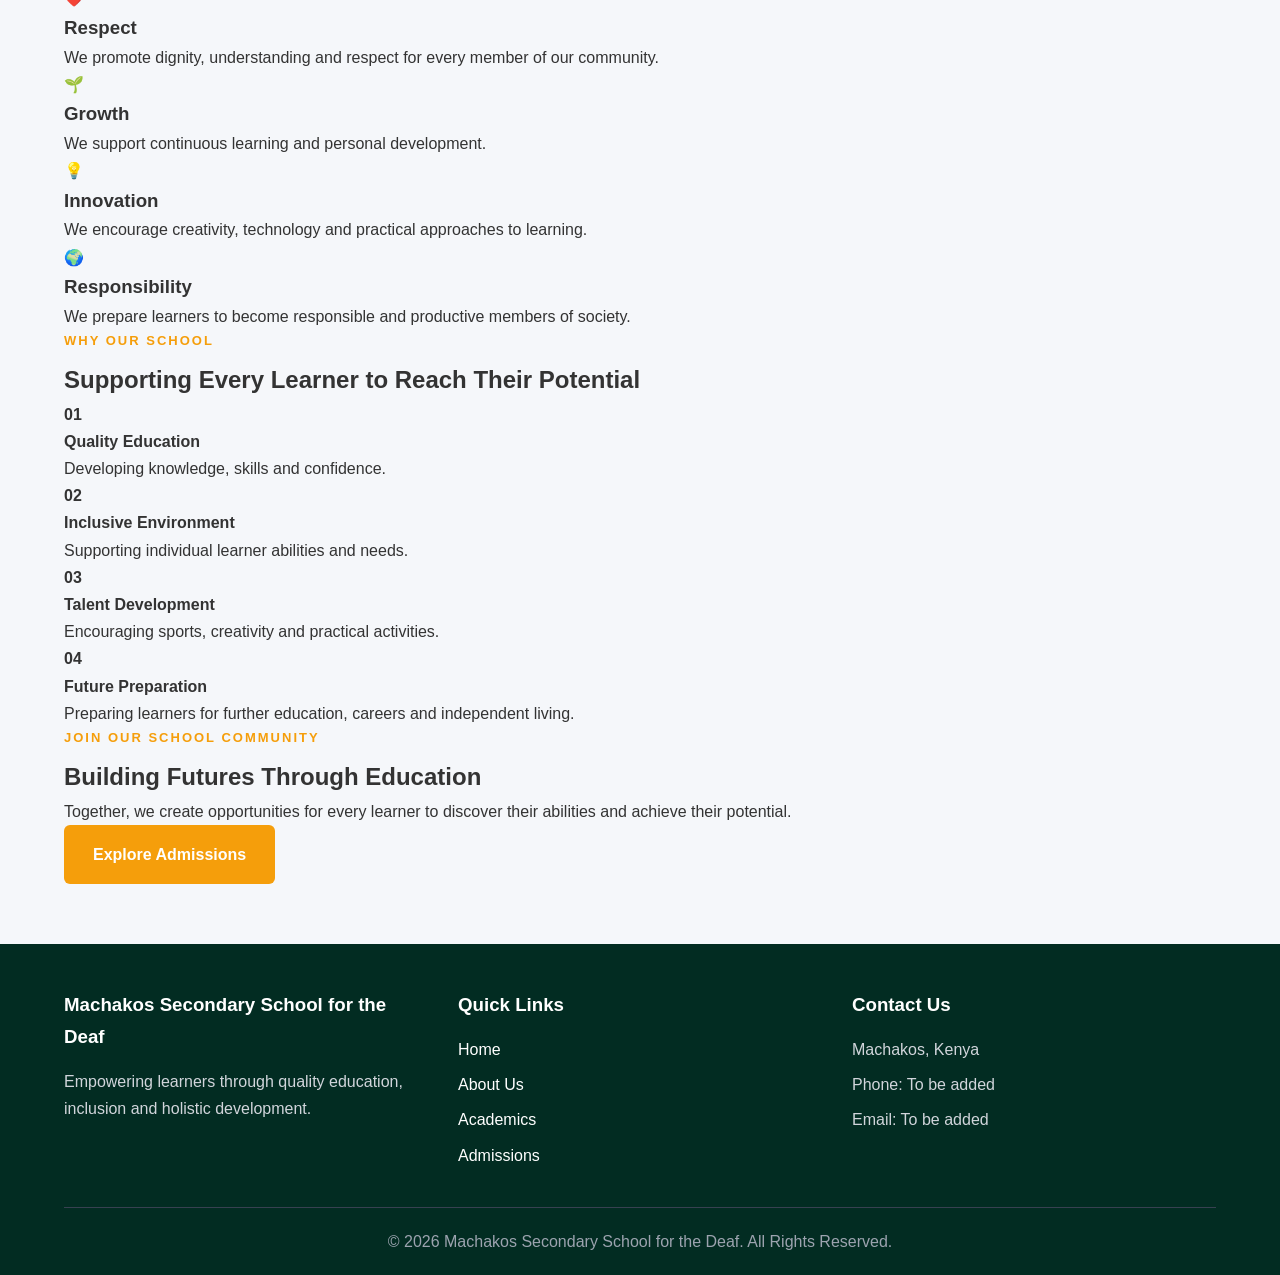
==== commit abe63151: "Redesign About Us page with professional school information" ====
--- a/about.html
+++ b/about.html
@@ -1,15 +1,23 @@
 <!DOCTYPE html>
 <html lang="en">
+
 <head>
+
     <meta charset="UTF-8">
+
     <meta name="viewport" content="width=device-width, initial-scale=1.0">
+
     <link rel="stylesheet" href="css/style.css">
+
     <title>About Us | Machakos Secondary School for the Deaf</title>
 
-   
 </head>
 
+
 <body>
+
+
+<!-- ================= HEADER ================= -->
 
 <header>
 
@@ -17,19 +25,32 @@
         Welcome to Machakos Secondary School for the Deaf
     </div>
 
+
     <div class="header-main">
 
         <div class="school-name">
 
-           <div class="logo">
-    <img src="images/logo.png"
-         alt="Machakos Secondary School for the Deaf Logo"
-         class="school-logo">
-            </div>
+            <div class="logo">
+
+                <img
+                    src="images/logo.png"
+                    alt="Machakos Secondary School for the Deaf Logo"
+                    class="school-logo"
+                >
+
+            </div>
+
 
             <div>
-                <h1>Machakos Secondary School for the Deaf</h1>
-                <p>Empowering Learners • Inspiring Excellence • Building Futures</p>
+
+                <h1>
+                    Machakos Secondary School for the Deaf
+                </h1>
+
+                <p>
+                    Empowering Learners • Inspiring Excellence • Building Futures
+                </p>
+
             </div>
 
         </div>
@@ -38,138 +59,323 @@
 
 </header>
 
+
+
+<!-- ================= NAVIGATION ================= -->
+
 <nav>
 
     <ul>
 
         <li>
-            <a href="index.html">Home</a>
-        </li>
-
-        <li>
-            <a href="about.html" class="active">About Us</a>
-        </li>
-
-        <li>
-            <a href="academics.html">Academics</a>
-        </li>
-
-        <li>
-            <a href="admissions.html">Admissions</a>
-        </li>
-
-        <li>
-            <a href="departments.html">Departments</a>
-        </li>
-
-        <li>
-            <a href="news.html">News</a>
-        </li>
-
-        <li>
-            <a href="gallery.html">Gallery</a>
-        </li>
-
-        <li>
-            <a href="contact.html">Contact</a>
+            <a href="index.html">
+                Home
+            </a>
+        </li>
+
+        <li>
+            <a href="about.html" class="active">
+                About Us
+            </a>
+        </li>
+
+        <li>
+            <a href="academics.html">
+                Academics
+            </a>
+        </li>
+
+        <li>
+            <a href="admissions.html">
+                Admissions
+            </a>
+        </li>
+
+        <li>
+            <a href="departments.html">
+                Departments
+            </a>
+        </li>
+
+        <li>
+            <a href="news.html">
+                News
+            </a>
+        </li>
+
+        <li>
+            <a href="gallery.html">
+                Gallery
+            </a>
+        </li>
+
+        <li>
+            <a href="contact.html">
+                Contact
+            </a>
         </li>
 
     </ul>
 
 </nav>
 
-<section class="page-banner">
-
-    <div>
-
-        <h2>About Our School</h2>
+
+
+<!-- ================= PAGE HERO ================= -->
+
+<section class="about-hero">
+
+    <div class="about-hero-content">
+
+        <p class="section-label">
+            ABOUT OUR SCHOOL
+        </p>
+
+        <h2>
+            Empowering Learners.
+            Inspiring Excellence.
+        </h2>
 
         <p>
-            Learn more about Machakos Secondary School for the Deaf
+            Discover our commitment to quality, inclusive and
+            learner-centred education for students with hearing impairment.
         </p>
 
     </div>
 
 </section>
 
+
+
+<!-- ================= MAIN CONTENT ================= -->
+
 <main class="container">
 
-    <section class="intro">
-
-        <h2>Who We Are</h2>
-
-        <p>
-            Machakos Secondary School for the Deaf is committed to
-            providing quality education and holistic development for
-            learners with hearing impairment.
-        </p>
-
-        <br>
-
-        <p>
-            Our school seeks to create a supportive and inclusive
-            environment where every learner can develop academically,
-            socially, emotionally and practically.
-        </p>
-
-        <br>
-
-        <p>
-            We believe that every learner possesses unique abilities,
-            talents and potential. Through dedicated teaching,
-            guidance and appropriate learning support, we aim to
-            empower our students to become confident and responsible
-            members of society.
-        </p>
+
+    <!-- ================= WHO WE ARE ================= -->
+
+    <section class="about-introduction">
+
+        <div class="about-intro-content">
+
+            <div>
+
+                <p class="section-label">
+                    WHO WE ARE
+                </p>
+
+                <h2>
+                    A School Built Around Every Learner
+                </h2>
+
+            </div>
+
+
+            <div>
+
+                <p>
+                    Machakos Secondary School for the Deaf is committed
+                    to providing quality education and holistic development
+                    for learners with hearing impairment.
+                </p>
+
+                <p>
+                    Our school seeks to create a supportive and inclusive
+                    environment where every learner can develop academically,
+                    socially, emotionally and practically.
+                </p>
+
+                <p>
+                    We believe that every learner possesses unique abilities,
+                    talents and potential. Through dedicated teaching,
+                    guidance and appropriate learning support, we aim to
+                    empower our students to become confident and responsible
+                    members of society.
+                </p>
+
+            </div>
+
+        </div>
 
     </section>
 
 
-    <section class="two-column">
-
-        <div class="info-card">
-
-            <h2>Our Vision</h2>
+
+    <!-- ================= EDUCATION APPROACH ================= -->
+
+    <section class="about-approach">
+
+        <div class="about-approach-image">
+
+            <img
+                src="https://images.unsplash.com/photo-1509062522246-3755977927d7?auto=format&fit=crop&w=1000&q=85"
+                alt="Illustrative learning environment"
+            >
+
+        </div>
+
+
+        <div class="about-approach-content">
+
+            <p class="section-label">
+                OUR APPROACH
+            </p>
+
+            <h2>
+                Supporting Academic and Holistic Development
+            </h2>
+
+            <p>
+                We believe education should develop more than academic
+                knowledge. Learners need opportunities to build confidence,
+                practical skills, creativity, independence and positive
+                relationships.
+            </p>
+
+
+            <div class="approach-points">
+
+                <div>
+
+                    <span>✓</span>
+
+                    <p>
+                        <strong>Learner-Centred Education</strong><br>
+                        Recognizing individual abilities, needs and potential.
+                    </p>
+
+                </div>
+
+
+                <div>
+
+                    <span>✓</span>
+
+                    <p>
+                        <strong>Inclusive Support</strong><br>
+                        Creating an environment where learners can participate
+                        and develop with confidence.
+                    </p>
+
+                </div>
+
+
+                <div>
+
+                    <span>✓</span>
+
+                    <p>
+                        <strong>Practical Development</strong><br>
+                        Encouraging useful skills that support further education,
+                        careers and independent living.
+                    </p>
+
+                </div>
+
+            </div>
+
+        </div>
+
+    </section>
+
+
+
+    <!-- ================= VISION & MISSION ================= -->
+
+    <section class="vision-mission">
+
+        <div class="vision-card">
+
+            <div class="vm-icon">
+                👁️
+            </div>
+
+            <p class="section-label">
+                OUR VISION
+            </p>
+
+            <h2>
+                A Confident Future
+            </h2>
 
             <p>
                 To develop confident, skilled and responsible learners
                 who are prepared to contribute positively to society.
             </p>
 
-            <!-- Replace with the school's official vision when confirmed -->
-
-        </div>
-
-
-        <div class="info-card">
-
-            <h2>Our Mission</h2>
-
-            <p>
-                To provide quality, inclusive and learner-centred
-                education that supports the academic, social and
-                practical development of learners with hearing
-                impairment.
-            </p>
-
-            <!-- Replace with the school's official mission when confirmed -->
+            <small>
+                *Provisional wording — replace with the school's official
+                vision when confirmed.
+            </small>
+
+        </div>
+
+
+        <div class="mission-card">
+
+            <div class="vm-icon">
+                🎯
+            </div>
+
+            <p class="section-label">
+                OUR MISSION
+            </p>
+
+            <h2>
+                Quality Inclusive Education
+            </h2>
+
+            <p>
+                To provide quality, inclusive and learner-centred education
+                that supports the academic, social and practical development
+                of learners with hearing impairment.
+            </p>
+
+            <small>
+                *Provisional wording — replace with the school's official
+                mission when confirmed.
+            </small>
 
         </div>
 
     </section>
 
 
-    <section class="values">
-
-        <h2>Our Core Values</h2>
+
+    <!-- ================= CORE VALUES ================= -->
+
+    <section class="about-values">
+
+        <div class="section-title">
+
+            <p class="section-label">
+                WHAT GUIDES US
+            </p>
+
+            <h2>
+                Our Core Values
+            </h2>
+
+            <p>
+                Principles that guide our approach to education,
+                learner development and school life.
+            </p>
+
+        </div>
+
 
         <div class="values-grid">
 
+
             <div class="value">
 
-                <div class="value-icon">🎓</div>
-
-                <h3>Excellence</h3>
+                <div class="value-icon">
+                    🎓
+                </div>
+
+                <h3>
+                    Excellence
+                </h3>
 
                 <p>
                     We encourage learners and staff to pursue
@@ -179,11 +385,16 @@
             </div>
 
 
+
             <div class="value">
 
-                <div class="value-icon">🤝</div>
-
-                <h3>Inclusion</h3>
+                <div class="value-icon">
+                    🤝
+                </div>
+
+                <h3>
+                    Inclusion
+                </h3>
 
                 <p>
                     We value every learner and promote equal
@@ -193,11 +404,16 @@
             </div>
 
 
+
             <div class="value">
 
-                <div class="value-icon">❤️</div>
-
-                <h3>Respect</h3>
+                <div class="value-icon">
+                    ❤️
+                </div>
+
+                <h3>
+                    Respect
+                </h3>
 
                 <p>
                     We promote dignity, understanding and
@@ -207,11 +423,16 @@
             </div>
 
 
+
             <div class="value">
 
-                <div class="value-icon">🌱</div>
-
-                <h3>Growth</h3>
+                <div class="value-icon">
+                    🌱
+                </div>
+
+                <h3>
+                    Growth
+                </h3>
 
                 <p>
                     We support continuous learning and
@@ -221,11 +442,16 @@
             </div>
 
 
+
             <div class="value">
 
-                <div class="value-icon">💡</div>
-
-                <h3>Innovation</h3>
+                <div class="value-icon">
+                    💡
+                </div>
+
+                <h3>
+                    Innovation
+                </h3>
 
                 <p>
                     We encourage creativity, technology and
@@ -235,11 +461,16 @@
             </div>
 
 
+
             <div class="value">
 
-                <div class="value-icon">🌍</div>
-
-                <h3>Responsibility</h3>
+                <div class="value-icon">
+                    🌍
+                </div>
+
+                <h3>
+                    Responsibility
+                </h3>
 
                 <p>
                     We prepare learners to become responsible
@@ -253,31 +484,113 @@
     </section>
 
 
-    <section class="cta">
-
-        <h2>Building Futures Through Education</h2>
-
-        <p>
-            Together, we create opportunities for every learner
-            to discover their abilities and achieve their potential.
-        </p>
-
-        <a href="admissions.html" class="btn">
+
+    <!-- ================= WHY CHOOSE US ================= -->
+
+    <section class="why-school">
+
+        <div>
+
+            <p class="section-label">
+                WHY OUR SCHOOL
+            </p>
+
+            <h2>
+                Supporting Every Learner to Reach Their Potential
+            </h2>
+
+        </div>
+
+
+        <div class="why-school-points">
+
+            <div>
+                <strong>01</strong>
+                <p>
+                    <b>Quality Education</b><br>
+                    Developing knowledge, skills and confidence.
+                </p>
+            </div>
+
+
+            <div>
+                <strong>02</strong>
+                <p>
+                    <b>Inclusive Environment</b><br>
+                    Supporting individual learner abilities and needs.
+                </p>
+            </div>
+
+
+            <div>
+                <strong>03</strong>
+                <p>
+                    <b>Talent Development</b><br>
+                    Encouraging sports, creativity and practical activities.
+                </p>
+            </div>
+
+
+            <div>
+                <strong>04</strong>
+                <p>
+                    <b>Future Preparation</b><br>
+                    Preparing learners for further education, careers
+                    and independent living.
+                </p>
+            </div>
+
+        </div>
+
+    </section>
+
+
+
+    <!-- ================= CTA ================= -->
+
+    <section class="about-cta">
+
+        <div>
+
+            <p class="section-label">
+                JOIN OUR SCHOOL COMMUNITY
+            </p>
+
+            <h2>
+                Building Futures Through Education
+            </h2>
+
+            <p>
+                Together, we create opportunities for every learner
+                to discover their abilities and achieve their potential.
+            </p>
+
+        </div>
+
+
+        <a href="admissions.html" class="btn btn-secondary">
             Explore Admissions
         </a>
 
     </section>
 
+
 </main>
 
 
+
+<!-- ================= FOOTER ================= -->
+
 <footer>
 
     <div class="footer-grid">
 
+
         <div>
 
-            <h3>Machakos Secondary School for the Deaf</h3>
+            <h3>
+                Machakos Secondary School for the Deaf
+            </h3>
 
             <p>
                 Empowering learners through quality education,
@@ -289,28 +602,30 @@
 
         <div>
 
-            <h3>Quick Links</h3>
-
-            <p>
-                <a href="index.html" style="color:white;">
+            <h3>
+                Quick Links
+            </h3>
+
+            <p>
+                <a href="index.html">
                     Home
                 </a>
             </p>
 
             <p>
-                <a href="about.html" style="color:white;">
+                <a href="about.html">
                     About Us
                 </a>
             </p>
 
             <p>
-                <a href="academics.html" style="color:white;">
+                <a href="academics.html">
                     Academics
                 </a>
             </p>
 
             <p>
-                <a href="admissions.html" style="color:white;">
+                <a href="admissions.html">
                     Admissions
                 </a>
             </p>
@@ -320,15 +635,24 @@
 
         <div>
 
-            <h3>Contact Us</h3>
-
-            <p>Machakos, Kenya</p>
-
-            <p>Phone: To be added</p>
-
-            <p>Email: To be added</p>
-
-        </div>
+            <h3>
+                Contact Us
+            </h3>
+
+            <p>
+                Machakos, Kenya
+            </p>
+
+            <p>
+                Phone: To be added
+            </p>
+
+            <p>
+                Email: To be added
+            </p>
+
+        </div>
+
 
     </div>
 
@@ -342,5 +666,7 @@
 
 </footer>
 
+
 </body>
+
 </html>
--- a/css/style.css
+++ b/css/style.css
@@ -236,14 +236,18 @@
    ========================================================= */
 
 .hero {
-    min-height: 600px;
+    position: relative;
+    min-height: 650px;
 
     background:
         linear-gradient(
-            rgba(0, 50, 40, 0.75),
-            rgba(0, 50, 40, 0.75)
+            rgba(2, 44, 34, 0.65),
+            rgba(2, 44, 34, 0.72)
         ),
-        url("../images/school-banner.jpg");
+        url("https://images.unsplash.com/photo-1509062522246-3755977927d7?auto=format&fit=crop&w=1600&q=85");
+
+    background-size: cover;
+    background-position: center;
 
     background-size: cover;
     background-position: center;
@@ -962,3 +966,1077 @@
     }
 
 }
+/* =========================================================
+   23. PROFESSIONAL HOME PAGE
+   ========================================================= */
+
+
+/* ---------- Hero Improvements ---------- */
+
+.hero {
+    position: relative;
+    min-height: 650px;
+
+    background:
+        linear-gradient(
+            rgba(2, 44, 34, 0.72),
+            rgba(2, 44, 34, 0.78)
+        ),
+        url("../images/school-banner.jpg");
+
+    background-size: cover;
+    background-position: center;
+
+    display: flex;
+    align-items: center;
+
+    padding: 80px 5%;
+}
+
+.hero-overlay {
+    position: absolute;
+    inset: 0;
+
+    background:
+        linear-gradient(
+            90deg,
+            rgba(2, 44, 34, 0.85),
+            rgba(2, 44, 34, 0.35)
+        );
+}
+
+.hero-content {
+    position: relative;
+    z-index: 2;
+
+    max-width: 850px;
+}
+
+.hero-small-title {
+    color: var(--secondary) !important;
+
+    font-size: 15px !important;
+
+    font-weight: bold;
+
+    letter-spacing: 2px;
+
+    margin-bottom: 15px !important;
+}
+
+.hero h2 {
+    font-size: 58px;
+
+    line-height: 1.12;
+
+    margin-bottom: 22px;
+}
+
+.hero-content > p:not(.hero-small-title) {
+    max-width: 700px;
+
+    font-size: 20px;
+
+    color: #f3f4f6;
+}
+
+.hero-buttons {
+    display: flex;
+
+    flex-wrap: wrap;
+
+    gap: 15px;
+
+    margin-top: 10px;
+}
+
+
+/* ---------- Button Improvements ---------- */
+
+.btn {
+    border: 2px solid transparent;
+
+    padding: 14px 27px;
+
+    border-radius: 6px;
+
+    transition:
+        transform 0.25s ease,
+        box-shadow 0.25s ease,
+        background 0.25s ease;
+}
+
+.btn:hover {
+    transform: translateY(-3px);
+
+    box-shadow: 0 8px 20px rgba(0,0,0,0.15);
+}
+
+.btn-primary {
+    background: var(--primary);
+
+    color: var(--white);
+}
+
+.btn-primary:hover {
+    background: var(--primary-dark);
+}
+
+.btn-secondary {
+    background: var(--secondary);
+
+    color: var(--white);
+}
+
+.btn-secondary:hover {
+    background: #d97706;
+}
+
+
+/* ---------- Section Improvements ---------- */
+
+.section {
+    width: 90%;
+
+    max-width: var(--container);
+
+    margin: 0 auto 80px;
+
+    padding-top: 20px;
+}
+
+.section-label {
+    color: var(--secondary) !important;
+
+    font-size: 13px !important;
+
+    font-weight: bold;
+
+    letter-spacing: 2px;
+
+    text-transform: uppercase;
+
+    margin-bottom: 8px !important;
+}
+
+.section-title {
+    max-width: 800px;
+
+    margin-left: auto;
+
+    margin-right: auto;
+
+    margin-bottom: 45px;
+}
+
+.section-title h2 {
+    font-size: 38px;
+
+    line-height: 1.2;
+}
+
+
+/* ---------- Welcome Section ---------- */
+
+.welcome {
+    padding-top: 90px;
+}
+
+.welcome-content {
+    display: grid;
+
+    grid-template-columns: 1fr 1fr;
+
+    gap: 60px;
+
+    align-items: center;
+}
+
+.welcome-image-container {
+    position: relative;
+}
+
+.welcome-image {
+    width: 100%;
+
+    height: 430px;
+
+    object-fit: cover;
+
+    border-radius: 12px;
+
+    box-shadow: 0 15px 40px rgba(0,0,0,0.15);
+}
+
+.welcome-text h2 {
+    color: var(--primary);
+
+    font-size: 38px;
+
+    line-height: 1.2;
+
+    margin-bottom: 20px;
+}
+
+.welcome-text p {
+    color: var(--muted);
+
+    margin-bottom: 18px;
+}
+
+
+/* ---------- Feature Cards ---------- */
+
+.highlights {
+    padding-top: 20px;
+}
+
+.highlights .cards {
+    display: grid;
+
+    grid-template-columns: repeat(4, 1fr);
+
+    gap: 22px;
+}
+
+.highlights .card {
+    text-align: center;
+
+    padding: 35px 25px;
+
+    border-top: 4px solid transparent;
+
+    transition:
+        transform 0.25s ease,
+        box-shadow 0.25s ease,
+        border-color 0.25s ease;
+}
+
+.highlights .card:hover {
+    transform: translateY(-8px);
+
+    border-top-color: var(--secondary);
+
+    box-shadow: 0 12px 30px rgba(0,0,0,0.12);
+}
+
+.highlights .icon {
+    width: 65px;
+
+    height: 65px;
+
+    margin: 0 auto 20px;
+
+    border-radius: 50%;
+
+    background: #ecfdf5;
+
+    display: flex;
+
+    align-items: center;
+
+    justify-content: center;
+
+    font-size: 30px;
+}
+
+.highlights .card h3 {
+    font-size: 20px;
+
+    margin-bottom: 12px;
+}
+
+.highlights .card p {
+    color: var(--muted);
+
+    font-size: 15px;
+}
+
+
+/* ---------- Statistics ---------- */
+
+.stats {
+    width: 100%;
+
+    max-width: none;
+
+    background: var(--primary);
+
+    color: var(--white);
+
+    padding: 65px 5%;
+
+    margin-bottom: 80px;
+}
+
+.stats-grid {
+    max-width: var(--container);
+
+    margin: auto;
+
+    display: grid;
+
+    grid-template-columns: repeat(4, 1fr);
+
+    gap: 25px;
+
+    text-align: center;
+}
+
+.stat {
+    padding: 15px;
+}
+
+.stat h3 {
+    color: var(--secondary);
+
+    font-size: 45px;
+
+    line-height: 1;
+
+    margin-bottom: 10px;
+}
+
+.stat p {
+    color: #e5e7eb;
+
+    font-size: 16px;
+}
+
+
+/* ---------- School Life ---------- */
+
+.school-life {
+    padding-top: 20px;
+}
+
+.life-grid {
+    display: grid;
+
+    grid-template-columns: repeat(3, 1fr);
+
+    gap: 25px;
+}
+
+.life-card {
+    background: var(--white);
+
+    border-radius: 12px;
+
+    overflow: hidden;
+
+    box-shadow: var(--shadow);
+
+    transition: transform 0.25s ease,
+                box-shadow 0.25s ease;
+}
+
+.life-card:hover {
+    transform: translateY(-7px);
+
+    box-shadow: 0 15px 35px rgba(0,0,0,0.13);
+}
+
+.life-image {
+    height: 230px;
+
+    background-size: cover;
+
+    background-position: center;
+}
+
+
+/* Temporary illustrative photographs */
+
+.academic-image {
+    background-image:
+        linear-gradient(
+            rgba(0,0,0,0.15),
+            rgba(0,0,0,0.15)
+        ),
+        url("https://images.unsplash.com/photo-1503676260728-1c00da094a0b?auto=format&fit=crop&w=900&q=80");
+}
+
+.sports-image {
+    background-image:
+        linear-gradient(
+            rgba(0,0,0,0.15),
+            rgba(0,0,0,0.15)
+        ),
+        url("https://images.unsplash.com/photo-1461896836934-ffe607ba8211?auto=format&fit=crop&w=900&q=80");
+}
+
+.talent-image {
+    background-image:
+        linear-gradient(
+            rgba(0,0,0,0.15),
+            rgba(0,0,0,0.15)
+        ),
+        url("https://images.unsplash.com/photo-1524178232363-1fb2b075b655?auto=format&fit=crop&w=900&q=80");
+}
+
+.life-content {
+    padding: 25px;
+}
+
+.life-content h3 {
+    color: var(--primary);
+
+    font-size: 22px;
+
+    margin-bottom: 10px;
+}
+
+.life-content p {
+    color: var(--muted);
+
+    margin-bottom: 15px;
+}
+
+.life-content a {
+    color: var(--primary);
+
+    font-weight: bold;
+
+    text-decoration: none;
+}
+
+.life-content a:hover {
+    color: var(--secondary);
+}
+
+
+/* ---------- News Preview ---------- */
+
+.news-preview {
+    padding-top: 20px;
+}
+
+.news-grid {
+    grid-template-columns: repeat(3, 1fr);
+}
+
+.news-card {
+    padding: 28px;
+}
+
+.news-date {
+    display: inline-block;
+
+    background: #ecfdf5;
+
+    color: var(--primary);
+
+    padding: 6px 12px;
+
+    border-radius: 4px;
+
+    font-size: 12px;
+
+    font-weight: bold;
+
+    letter-spacing: 0.5px;
+
+    margin-bottom: 15px;
+}
+
+.news-card h3 {
+    color: var(--primary);
+
+    font-size: 21px;
+
+    margin-bottom: 12px;
+}
+
+.news-card p {
+    color: var(--muted);
+
+    margin-bottom: 18px;
+}
+
+.news-card a {
+    color: var(--primary);
+
+    text-decoration: none;
+
+    font-weight: bold;
+}
+
+.news-card a:hover {
+    color: var(--secondary);
+}
+
+
+/* ---------- Gallery Preview ---------- */
+
+.gallery-preview {
+    padding-top: 20px;
+}
+
+.gallery-preview .gallery-grid {
+    grid-template-columns: repeat(4, 1fr);
+
+    gap: 15px;
+}
+
+.gallery-preview .gallery-item {
+    height: 240px;
+
+    background-size: cover;
+
+    background-position: center;
+
+    border-radius: 8px;
+}
+
+.gallery-one {
+    background-image:
+        url("https://images.unsplash.com/photo-1509062522246-3755977927d7?auto=format&fit=crop&w=700&q=80");
+}
+
+.gallery-two {
+    background-image:
+        url("https://images.unsplash.com/photo-1577896851231-70ef18881754?auto=format&fit=crop&w=700&q=80");
+}
+
+.gallery-three {
+    background-image:
+        url("https://images.unsplash.com/photo-1523240795612-9a054b0db644?auto=format&fit=crop&w=700&q=80");
+}
+
+.gallery-four {
+    background-image:
+        url("https://images.unsplash.com/photo-1544717305-2782549b5136?auto=format&fit=crop&w=700&q=80");
+}
+
+.gallery-button {
+    text-align: center;
+
+    margin-top: 35px;
+}
+
+
+/* ---------- Call To Action ---------- */
+
+.cta {
+    width: 100%;
+
+    max-width: none;
+
+    border-radius: 0;
+
+    margin-bottom: 0;
+
+    padding: 90px 20px;
+
+    background:
+        linear-gradient(
+            rgba(2,44,34,0.90),
+            rgba(2,44,34,0.90)
+        ),
+        url("../images/school-banner.jpg");
+
+    background-size: cover;
+
+    background-position: center;
+}
+
+.cta-content {
+    max-width: 800px;
+
+    margin: auto;
+}
+
+.cta .section-label {
+    color: var(--secondary) !important;
+}
+
+.cta h2 {
+    font-size: 40px;
+
+    margin-bottom: 15px;
+}
+
+.cta p:not(.section-label) {
+    color: #e5e7eb;
+
+    margin-bottom: 25px;
+
+    font-size: 18px;
+}
+
+
+/* =========================================================
+   24. PROFESSIONAL HOME RESPONSIVE DESIGN
+   ========================================================= */
+
+@media (max-width: 1000px) {
+
+    .highlights .cards {
+        grid-template-columns: repeat(2, 1fr);
+    }
+
+    .stats-grid {
+        grid-template-columns: repeat(2, 1fr);
+    }
+
+    .life-grid {
+        grid-template-columns: repeat(2, 1fr);
+    }
+
+    .gallery-preview .gallery-grid {
+        grid-template-columns: repeat(2, 1fr);
+    }
+
+}
+
+
+@media (max-width: 700px) {
+
+    .hero {
+        min-height: 550px;
+
+        padding: 70px 6%;
+    }
+
+    .hero h2 {
+        font-size: 40px;
+    }
+
+    .hero-content > p:not(.hero-small-title) {
+        font-size: 17px;
+    }
+
+    .hero-buttons {
+        flex-direction: column;
+
+        align-items: flex-start;
+    }
+
+    .welcome {
+        padding-top: 60px;
+    }
+
+    .welcome-content {
+        grid-template-columns: 1fr;
+
+        gap: 35px;
+    }
+
+    .welcome-image {
+        height: 320px;
+    }
+
+    .welcome-text h2 {
+        font-size: 30px;
+    }
+
+    .highlights .cards {
+        grid-template-columns: 1fr;
+    }
+
+    .stats-grid {
+        grid-template-columns: 1fr 1fr;
+
+        gap: 15px;
+    }
+
+    .stat h3 {
+        font-size: 36px;
+    }
+
+    .life-grid {
+        grid-template-columns: 1fr;
+    }
+
+    .gallery-preview .gallery-grid {
+        grid-template-columns: 1fr 1fr;
+    }
+
+    .gallery-preview .gallery-item {
+        height: 180px;
+    }
+
+    .cta {
+        padding: 65px 20px;
+    }
+
+    .cta h2 {
+        font-size: 30px;
+    }
+
+}
+
+
+@media (max-width: 450px) {
+
+    .stats-grid {
+        grid-template-columns: 1fr;
+    }
+
+    .gallery-preview .gallery-grid {
+        grid-template-columns: 1fr;
+    }
+
+    .gallery-preview .gallery-item {
+        height: 220px;
+    }
+
+}
+/* =========================================================
+   25. PROFESSIONAL GALLERY PAGE
+   ========================================================= */
+
+.gallery-hero {
+    min-height: 430px;
+
+    display: flex;
+    align-items: center;
+    justify-content: center;
+
+    text-align: center;
+
+    padding: 70px 20px;
+
+    color: var(--white);
+
+    background:
+        linear-gradient(
+            rgba(2, 44, 34, 0.78),
+            rgba(2, 44, 34, 0.82)
+        ),
+        url("https://images.unsplash.com/photo-1509062522246-3755977927d7?auto=format&fit=crop&w=1600&q=85");
+
+    background-size: cover;
+    background-position: center;
+}
+
+.gallery-hero-content {
+    max-width: 850px;
+}
+
+.gallery-hero h2 {
+    font-size: 48px;
+
+    line-height: 1.15;
+
+    margin-bottom: 18px;
+}
+
+.gallery-hero p:not(.section-label) {
+    font-size: 19px;
+
+    color: #e5e7eb;
+}
+
+
+.gallery-introduction {
+    text-align: center;
+
+    max-width: 850px;
+
+    margin: 80px auto 70px;
+}
+
+.gallery-introduction h2 {
+    color: var(--primary);
+
+    font-size: 38px;
+
+    margin-bottom: 15px;
+}
+
+.gallery-introduction > p:last-child {
+    color: var(--muted);
+
+    font-size: 17px;
+}
+
+
+.gallery-section {
+    margin-bottom: 85px;
+}
+
+.gallery-section-heading {
+    display: flex;
+
+    align-items: end;
+
+    justify-content: space-between;
+
+    gap: 30px;
+
+    margin-bottom: 35px;
+}
+
+.gallery-section-heading h2 {
+    color: var(--primary);
+
+    font-size: 32px;
+}
+
+.gallery-section-heading > p {
+    max-width: 450px;
+
+    color: var(--muted);
+
+    text-align: right;
+}
+
+
+.professional-gallery-grid {
+    display: grid;
+
+    grid-template-columns: repeat(3, 1fr);
+
+    gap: 25px;
+}
+
+
+.professional-gallery-card {
+    background: var(--white);
+
+    border-radius: 12px;
+
+    overflow: hidden;
+
+    box-shadow: var(--shadow);
+
+    transition:
+        transform 0.3s ease,
+        box-shadow 0.3s ease;
+}
+
+.professional-gallery-card:hover {
+    transform: translateY(-8px);
+
+    box-shadow: 0 15px 35px rgba(0,0,0,0.14);
+}
+
+
+.professional-gallery-card img {
+    width: 100%;
+
+    height: 260px;
+
+    object-fit: cover;
+
+    transition: transform 0.4s ease;
+}
+
+.professional-gallery-card:hover img {
+    transform: scale(1.04);
+}
+
+
+.gallery-card-content {
+    padding: 25px;
+}
+
+.gallery-card-content span {
+    color: var(--secondary);
+
+    font-size: 12px;
+
+    font-weight: bold;
+
+    letter-spacing: 1.5px;
+}
+
+.gallery-card-content h3 {
+    color: var(--primary);
+
+    font-size: 22px;
+
+    margin: 7px 0 10px;
+}
+
+.gallery-card-content p {
+    color: var(--muted);
+
+    font-size: 15px;
+}
+
+
+/* Dark sports section */
+
+.gallery-dark-section {
+    width: 100vw;
+
+    margin-left: calc(50% - 50vw);
+    margin-right: calc(50% - 50vw);
+
+    padding: 80px max(5%, calc((100vw - 1200px) / 2));
+
+    background: var(--primary-deep);
+}
+
+.gallery-dark-section .gallery-section-heading h2 {
+    color: var(--white);
+}
+
+.gallery-dark-section .gallery-section-heading > p {
+    color: #d1d5db;
+}
+
+.gallery-dark-section .professional-gallery-card {
+    background: #064e3b;
+}
+
+.gallery-dark-section .gallery-card-content h3 {
+    color: var(--white);
+}
+
+.gallery-dark-section .gallery-card-content p {
+    color: #d1d5db;
+}
+
+
+/* Gallery notice */
+
+.gallery-notice {
+    display: flex;
+
+    align-items: flex-start;
+
+    gap: 20px;
+
+    background: #fff7ed;
+
+    border-left: 5px solid var(--secondary);
+
+    padding: 28px;
+
+    border-radius: 8px;
+
+    margin-bottom: 55px;
+}
+
+.notice-icon {
+    font-size: 30px;
+
+    flex-shrink: 0;
+}
+
+.gallery-notice h3 {
+    color: #92400e;
+
+    margin-bottom: 8px;
+}
+
+.gallery-notice p {
+    color: #78350f;
+}
+
+
+/* Gallery CTA */
+
+.gallery-cta {
+    display: flex;
+
+    align-items: center;
+
+    justify-content: space-between;
+
+    gap: 30px;
+
+    padding: 55px;
+
+    margin-bottom: 80px;
+
+    border-radius: 12px;
+
+    background: var(--primary);
+
+    color: var(--white);
+}
+
+.gallery-cta h2 {
+    font-size: 32px;
+
+    margin-bottom: 10px;
+}
+
+.gallery-cta p:not(.section-label) {
+    color: #d1d5db;
+
+    max-width: 650px;
+}
+
+
+/* Gallery responsive */
+
+@media (max-width: 900px) {
+
+    .professional-gallery-grid {
+        grid-template-columns: repeat(2, 1fr);
+    }
+
+    .gallery-section-heading {
+        align-items: flex-start;
+
+        flex-direction: column;
+    }
+
+    .gallery-section-heading > p {
+        text-align: left;
+    }
+
+}
+
+
+@media (max-width: 700px) {
+
+    .gallery-hero {
+        min-height: 360px;
+
+        padding: 60px 20px;
+    }
+
+    .gallery-hero h2 {
+        font-size: 36px;
+    }
+
+    .gallery-hero p:not(.section-label) {
+        font-size: 16px;
+    }
+
+    .gallery-introduction {
+        margin: 60px auto 50px;
+    }
+
+    .gallery-introduction h2 {
+        font-size: 30px;
+    }
+
+    .professional-gallery-grid {
+        grid-template-columns: 1fr;
+    }
+
+    .professional-gallery-card img {
+        height: 240px;
+    }
+
+    .gallery-dark-section {
+        padding: 60px 5%;
+    }
+
+    .gallery-notice {
+        flex-direction: column;
+
+        gap: 10px;
+    }
+
+    .gallery-cta {
+        flex-direction: column;
+
+        align-items: flex-start;
+
+        padding: 35px 25px;
+    }
+
+    .gallery-cta h2 {
+        font-size: 28px;
+    }
+
+}
